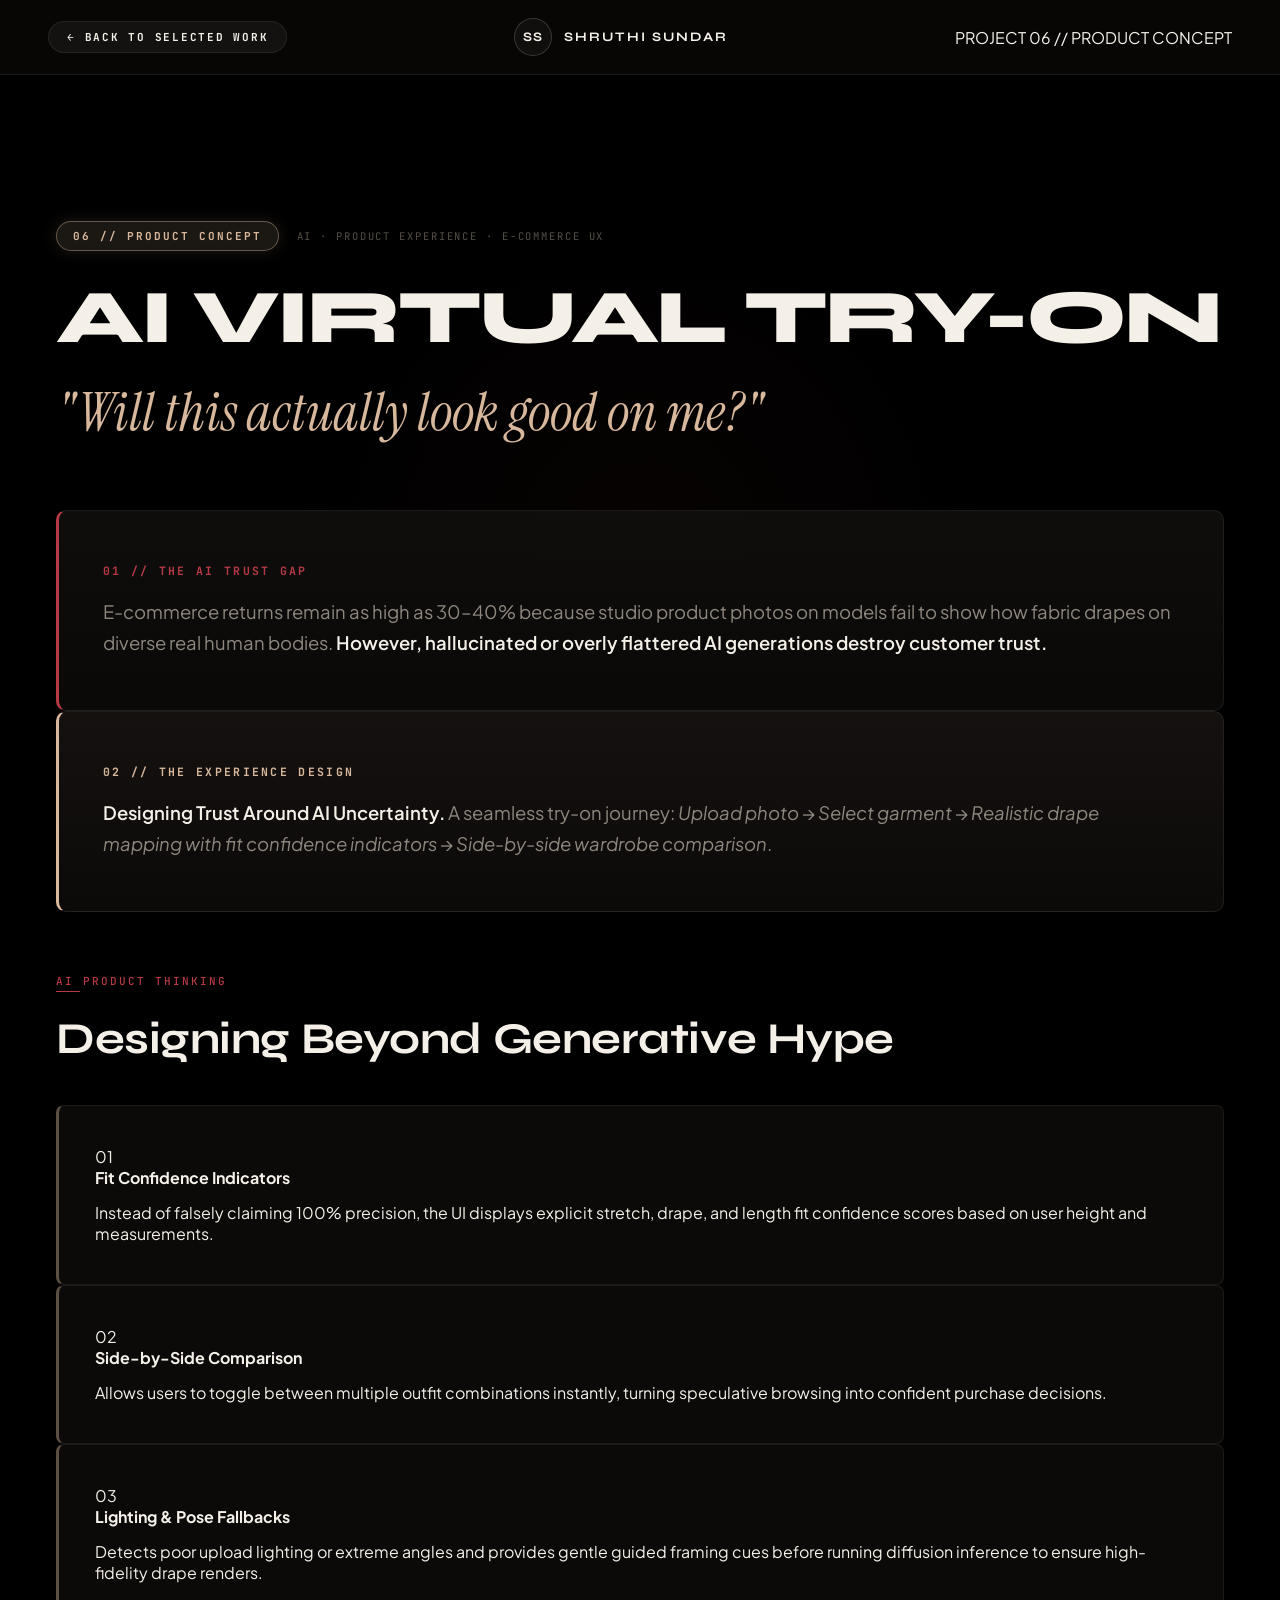
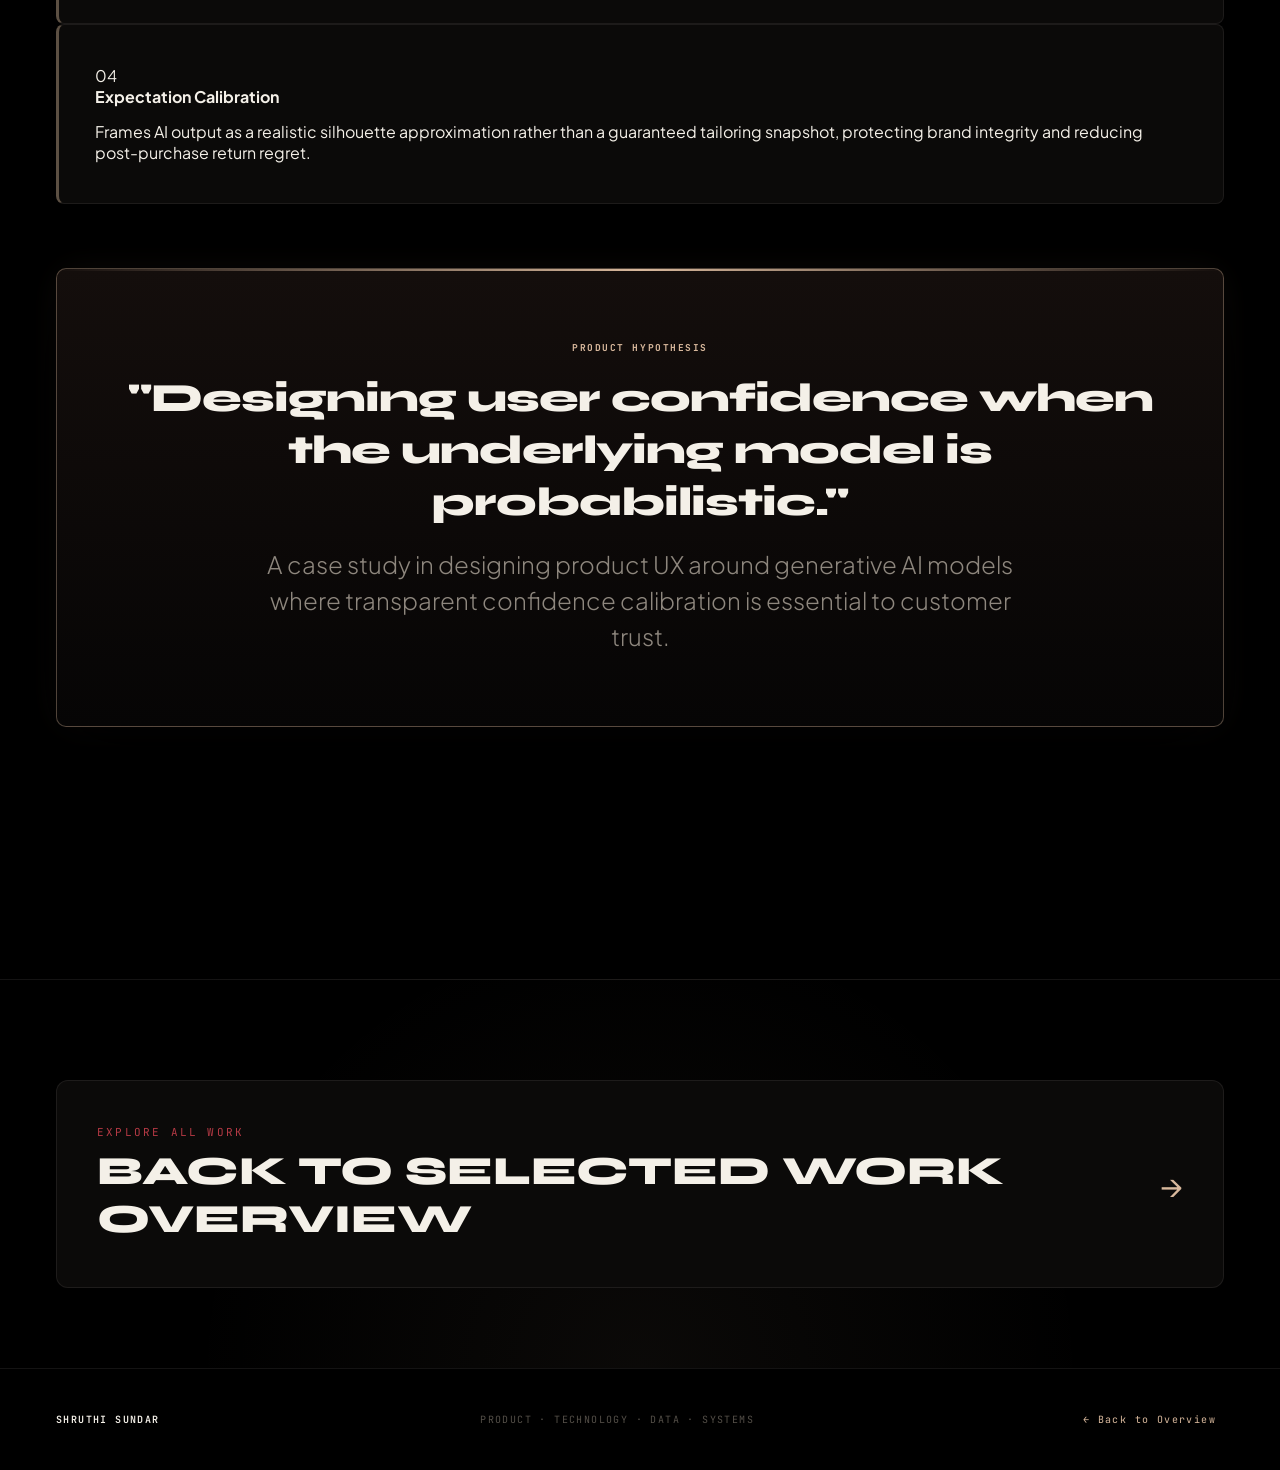
==== ai-virtual-tryon.html @ c9787ec8 "feat: introduce dedicated case study pages (routing) and streamline main landing page" ====
<!DOCTYPE html>
<html lang="en">
<head>
  <meta charset="UTF-8">
  <meta name="viewport" content="width=device-width, initial-scale=1.0, maximum-scale=5.0, viewport-fit=cover">
  <title>AI Virtual Try-On — Product Concept Case Study | Shruthi Sundar</title>
  <meta name="description" content="Product concept case study of AI Virtual Try-On: Designing trust, fit confidence intervals, and realistic generative drape mapping around AI uncertainty in digital retail.">
  
  <meta name="theme-color" content="#000000">
  <meta name="apple-mobile-web-app-status-bar-style" content="black-translucent">
  
  <!-- Premium Typography -->
  <link rel="preconnect" href="https://fonts.googleapis.com">
  <link rel="preconnect" href="https://fonts.gstatic.com" crossorigin>
  <link href="https://fonts.googleapis.com/css2?family=Instrument+Serif:ital@0;1&family=JetBrains+Mono:wght@300;400;500;600&family=Plus+Jakarta+Sans:wght@300;400;500;600;700&family=Syne:wght@400;600;700;800&display=swap" rel="stylesheet">
  
  <link rel="stylesheet" href="style.css?v=3.1">
</head>
<body class="case-study-page-wrapper">

  <!-- Fixed Top Header -->
  <header class="case-page-header">
    <a href="index.html#work" class="case-back-btn">
      <span>← BACK TO SELECTED WORK</span>
    </a>
    <a href="index.html" class="brand-pill-link">
      <div class="brand-monogram-circle">
        <span class="monogram-text">SS</span>
      </div>
      <span class="brand-title-desktop">SHRUTHI SUNDAR</span>
    </a>
    <span class="mono-meta">PROJECT 06 // PRODUCT CONCEPT</span>
  </header>

  <main class="site-content-flow" style="padding-top: 40px;">

    <section class="editorial-section case-study-editorial" id="try-on">
      <div class="section-container">
        
        <div class="case-badge-meta reveal-item">
          <span class="case-type-badge concept">06 // PRODUCT CONCEPT</span>
          <span class="case-meta-tag">AI · PRODUCT EXPERIENCE · E-COMMERCE UX</span>
        </div>

        <h1 class="case-main-title reveal-item" style="font-size: clamp(38px, 6vw, 76px); margin-bottom: 24px;">AI VIRTUAL TRY-ON</h1>

        <div class="case-hero-quote-block reveal-item">
          <p class="case-hero-quote">
            "Will this actually look good on me?"
          </p>
        </div>

        <div class="editorial-scrolly-stack">
          <div class="scrolly-step-card reveal-item">
            <div class="story-card friction-card">
              <span class="story-step-label">01 // THE AI TRUST GAP</span>
              <p class="story-card-text">
                E-commerce returns remain as high as 30–40% because studio product photos on models fail to show how fabric drapes on diverse real human bodies. <strong>However, hallucinated or overly flattered AI generations destroy customer trust.</strong>
              </p>
            </div>
          </div>

          <div class="scrolly-step-card reveal-item">
            <div class="story-card insight-card">
              <span class="story-step-label">02 // THE EXPERIENCE DESIGN</span>
              <p class="story-card-text">
                <strong>Designing Trust Around AI Uncertainty.</strong> A seamless try-on journey: <em>Upload photo → Select garment → Realistic drape mapping with fit confidence indicators → Side-by-side wardrobe comparison</em>.
              </p>
            </div>
          </div>
        </div>

        <div class="decisions-section-header reveal-item" style="margin-top: 56px;">
          <span class="mono-tag">AI PRODUCT THINKING</span>
          <h3 class="decisions-title">Designing Beyond Generative Hype</h3>
        </div>

        <div class="decisions-grid">
          <div class="decision-item reveal-item">
            <div class="decision-header">
              <span class="decision-num">01</span>
              <h4 class="decision-name">Fit Confidence Indicators</h4>
            </div>
            <p class="decision-body">
              Instead of falsely claiming 100% precision, the UI displays explicit stretch, drape, and length fit confidence scores based on user height and measurements.
            </p>
          </div>

          <div class="decision-item reveal-item">
            <div class="decision-header">
              <span class="decision-num">02</span>
              <h4 class="decision-name">Side-by-Side Comparison</h4>
            </div>
            <p class="decision-body">
              Allows users to toggle between multiple outfit combinations instantly, turning speculative browsing into confident purchase decisions.
            </p>
          </div>

          <div class="decision-item reveal-item">
            <div class="decision-header">
              <span class="decision-num">03</span>
              <h4 class="decision-name">Lighting & Pose Fallbacks</h4>
            </div>
            <p class="decision-body">
              Detects poor upload lighting or extreme angles and provides gentle guided framing cues before running diffusion inference to ensure high-fidelity drape renders.
            </p>
          </div>

          <div class="decision-item reveal-item">
            <div class="decision-header">
              <span class="decision-num">04</span>
              <h4 class="decision-name">Expectation Calibration</h4>
            </div>
            <p class="decision-body">
              Frames AI output as a realistic silhouette approximation rather than a guaranteed tailoring snapshot, protecting brand integrity and reducing post-purchase return regret.
            </p>
          </div>
        </div>

        <div class="breakthrough-banner reveal-item" style="margin-top: 64px;">
          <div class="fms-tag">PRODUCT HYPOTHESIS</div>
          <h2 class="breakthrough-title" style="font-size: clamp(24px, 3.5vw, 40px); line-height: 1.3;">
            "Designing user confidence when the underlying model is probabilistic."
          </h2>
          <p class="breakthrough-statement">
            A case study in designing product UX around generative AI models where transparent confidence calibration is essential to customer trust.
          </p>
        </div>

      </div>
    </section>

    <!-- NEXT PROJECT ROUTING FOOTER -->
    <section class="next-case-nav-section">
      <div class="section-container">
        <a href="index.html#work" class="next-case-card reveal-item">
          <div>
            <div class="next-case-label">EXPLORE ALL WORK</div>
            <h3 class="next-case-title">BACK TO SELECTED WORK OVERVIEW</h3>
          </div>
          <span class="next-case-arrow">→</span>
        </a>
      </div>
    </section>

    <!-- Master Footer -->
    <footer class="master-site-footer" style="padding: 40px 0;">
      <div class="section-container" style="display: flex; justify-content: space-between; align-items: center; width: 100%;">
        <div class="footer-left">
          <span class="footer-brand">SHRUTHI SUNDAR</span>
        </div>
        <div class="footer-center">
          <span class="footer-meta-tag">PRODUCT · TECHNOLOGY · DATA · SYSTEMS</span>
        </div>
        <div class="footer-right">
          <a href="index.html#work" class="back-to-top-btn">← Back to Overview</a>
        </div>
      </div>
    </footer>

  </main>

  <script src="main.js"></script>
</body>
</html>
---- style.css ----
/* ==========================================================================
   SHRUTHI SUNDAR — LUXURY EDITORIAL PORTFOLIO
   Design System: Monumental Centered Depth Hero + Creative Interactive Animations
   ========================================================================== */

:root {
  /* Core Color Palette */
  --bg-studio: #000000;
  --bg-surface: #0B0A09;
  --bg-surface-elevated: #11100F;
  --bg-surface-glass: rgba(18, 17, 16, 0.75);
  
  --text-titanium: #F4F0E8;
  --text-muted: #8E877E;
  --text-dim: #544F48;
  --text-faint: #2C2825;
  
  /* Accents */
  --accent-burgundy: #6F2028;
  --accent-crimson: #B63A45;
  --accent-crimson-glow: rgba(182, 58, 69, 0.22);
  --accent-warm-gold: #D8B89C;
  --accent-warm-gold-dim: rgba(216, 184, 156, 0.2);
  --accent-future-amber: #E87A24;
  
  /* Borders & Dividers */
  --border-subtle: rgba(244, 240, 232, 0.08);
  --border-active: rgba(244, 240, 232, 0.22);
  
  /* Typography */
  --font-display: 'Syne', sans-serif;
  --font-sans: 'Plus Jakarta Sans', -apple-system, BlinkMacSystemFont, sans-serif;
  --font-serif: 'Instrument Serif', Georgia, serif;
  --font-mono: 'JetBrains Mono', monospace;
  
  /* Dynamic CSS Variables (JS driven) */
  --cursor-x: 50%;
  --cursor-y: 50%;
  --reveal-radius: 0px;
  --bg-parallax-x: 0px;
  --bg-parallax-y: 0px;
}

/* Base Reset */
*, *::before, *::after {
  margin: 0;
  padding: 0;
  box-sizing: border-box;
}

html, body {
  width: 100%;
  min-height: 100%;
  overflow-x: hidden;
  overflow-y: auto;
  scroll-behavior: smooth;
  background-color: var(--bg-studio);
  color: var(--text-titanium);
  font-family: var(--font-sans);
  -webkit-font-smoothing: antialiased;
  -moz-osx-font-smoothing: grayscale;
  text-rendering: optimizeLegibility;
  cursor: default;
}

body.nav-locked {
  overflow: hidden !important;
}

::selection {
  background: var(--accent-burgundy);
  color: var(--text-titanium);
}

/* Custom Scrollbar */
::-webkit-scrollbar {
  width: 6px;
}
::-webkit-scrollbar-track {
  background: var(--bg-studio);
}
::-webkit-scrollbar-thumb {
  background: #22201E;
  border-radius: 3px;
}
::-webkit-scrollbar-thumb:hover {
  background: #3A3530;
}

/* ==========================================================================
   ATMOSPHERIC AMBIENT BACKGROUND
   ========================================================================== */

.studio-ambient-bg {
  position: fixed;
  inset: 0;
  pointer-events: none;
  z-index: 0;
  overflow: hidden;
}

.glow-core {
  position: absolute;
  top: 35%;
  left: 50%;
  transform: translate(-50%, -50%);
  width: 85vw;
  height: 80vh;
  background: radial-gradient(
    ellipse at center,
    rgba(24, 22, 20, 0.45) 0%,
    rgba(12, 10, 9, 0.75) 50%,
    rgba(0, 0, 0, 0.98) 80%,
    #000000 100%
  );
  border-radius: 50%;
  filter: blur(80px);
}

.glow-burgundy {
  position: absolute;
  top: 40%;
  left: 50%;
  transform: translate(-50%, -50%);
  width: 55vw;
  height: 55vh;
  background: radial-gradient(
    circle at center,
    rgba(111, 32, 40, 0.16) 0%,
    rgba(182, 58, 69, 0.04) 50%,
    transparent 80%
  );
  border-radius: 50%;
  filter: blur(90px);
  opacity: 0.85;
}

.subtle-grain {
  position: absolute;
  inset: 0;
  opacity: 0.02;
  background-image: url("data:image/svg+xml,%3Csvg viewBox='0 0 200 200' xmlns='http://www.w3.org/2000/svg'%3E%3Cfilter id='noiseFilter'%3E%3CfeTurbulence type='fractalNoise' baseFrequency='0.85' numOctaves='3' stitchTiles='stitch'/%3E%3C/filter%3E%3Crect width='100%25' height='100%25' filter='url(%23noiseFilter)'/%3E%3C/svg%3E");
}

/* ==========================================================================
   MOBILE FULLSCREEN NAVIGATION OVERLAY
   ========================================================================== */

.mobile-nav-overlay {
  position: fixed;
  inset: 0;
  background: rgba(0, 0, 0, 0.96);
  backdrop-filter: blur(24px);
  -webkit-backdrop-filter: blur(24px);
  z-index: 100;
  display: flex;
  flex-direction: column;
  justify-content: center;
  align-items: center;
  opacity: 0;
  pointer-events: none;
  transition: opacity 0.35s cubic-bezier(0.16, 1, 0.3, 1);
  padding: 32px 24px;
}

.mobile-nav-overlay.is-open {
  opacity: 1;
  pointer-events: auto;
}

.mobile-nav-content {
  width: 100%;
  max-width: 360px;
  display: flex;
  flex-direction: column;
  gap: 36px;
  text-align: left;
}

.mobile-nav-header {
  display: flex;
  align-items: center;
  justify-content: space-between;
  width: 100%;
  padding-bottom: 16px;
  border-bottom: 1px solid var(--border-subtle);
}

.mobile-nav-close {
  background: transparent;
  border: none;
  color: var(--text-muted);
  font-size: 20px;
  cursor: pointer;
  padding: 8px;
}

.mobile-nav-menu {
  display: flex;
  flex-direction: column;
  gap: 20px;
}

.mobile-nav-link {
  text-decoration: none;
  font-family: var(--font-display);
  font-size: 22px;
  font-weight: 700;
  letter-spacing: 0.04em;
  color: var(--text-muted);
  display: flex;
  align-items: center;
  gap: 16px;
  transition: color 0.25s ease, transform 0.25s ease;
  padding: 6px 0;
}

.mobile-nav-link .m-num {
  font-family: var(--font-mono);
  font-size: 11px;
  color: var(--accent-crimson);
  letter-spacing: 0.14em;
}

.mobile-nav-link:hover, .mobile-nav-link:active {
  color: var(--text-titanium);
  transform: translateX(6px);
}

.mobile-nav-footer {
  padding-top: 24px;
  border-top: 1px solid var(--border-subtle);
}

/* ==========================================================================
   HERO NAVIGATION (BRAND MONOGRAM PILL + DROPDOWN)
   ========================================================================== */

.hero-stage {
  position: relative;
  z-index: 10;
  width: 100vw;
  min-height: 100vh;
  min-height: 100svh;
  display: flex;
  flex-direction: column;
  justify-content: space-between;
  padding: 20px 36px 14px 36px;
  overflow: hidden;
}

.top-nav {
  display: flex;
  align-items: center;
  justify-content: space-between;
  width: 100%;
  position: relative;
  z-index: 30;
}

/* Brand Monogram Pill */
.brand-pill-link {
  display: inline-flex;
  align-items: center;
  gap: 12px;
  text-decoration: none;
}

.brand-monogram-circle {
  width: 38px;
  height: 38px;
  border-radius: 50%;
  background: rgba(244, 240, 232, 0.04);
  border: 1.5px solid rgba(244, 240, 232, 0.18);
  display: flex;
  align-items: center;
  justify-content: center;
  backdrop-filter: blur(12px);
  -webkit-backdrop-filter: blur(12px);
  transition: border-color 0.3s ease, transform 0.3s ease, box-shadow 0.3s ease;
}

.monogram-text {
  font-family: var(--font-display);
  font-size: 13px;
  font-weight: 700;
  letter-spacing: 0.08em;
  color: var(--text-titanium);
}

.brand-title-desktop {
  font-family: var(--font-display);
  font-size: 13px;
  font-weight: 700;
  letter-spacing: 0.16em;
  color: var(--text-titanium);
  text-transform: uppercase;
}

.brand-pill-link:hover .brand-monogram-circle {
  border-color: var(--accent-warm-gold);
  transform: scale(1.06);
  box-shadow: 0 0 16px var(--accent-warm-gold-dim);
}

.nav-meta .meta-tag {
  font-family: var(--font-mono);
  font-size: 9.5px;
  font-weight: 400;
  letter-spacing: 0.18em;
  color: var(--text-muted);
  text-transform: uppercase;
}

.nav-links {
  display: flex;
  align-items: center;
  gap: 28px;
}

.nav-item {
  text-decoration: none;
  font-family: var(--font-mono);
  font-size: 10.5px;
  font-weight: 500;
  letter-spacing: 0.14em;
  color: var(--text-muted);
  text-transform: uppercase;
  transition: color 0.3s ease;
  position: relative;
  padding: 4px 0;
}

.nav-item::after {
  content: '';
  position: absolute;
  bottom: 0;
  left: 0;
  width: 0%;
  height: 1px;
  background-color: var(--text-titanium);
  transition: width 0.3s ease;
}

.nav-item:hover {
  color: var(--text-titanium);
}

.nav-item:hover::after {
  width: 100%;
}

/* Mobile Dropdown Trigger Button */
.mobile-menu-trigger {
  display: none;
  background: rgba(244, 240, 232, 0.04);
  border: 1px solid var(--border-subtle);
  width: 38px;
  height: 38px;
  border-radius: 50%;
  color: var(--text-titanium);
  cursor: pointer;
  align-items: center;
  justify-content: center;
  backdrop-filter: blur(8px);
  -webkit-backdrop-filter: blur(8px);
  touch-action: manipulation;
  transition: border-color 0.3s ease, transform 0.2s ease;
}

.mobile-menu-trigger:hover, .mobile-menu-trigger:active {
  border-color: var(--text-titanium);
  transform: scale(1.05);
}

/* ==========================================================================
   MAIN CINEMATIC STAGE (TALL DOMINANT CENTERPIECE PORTRAIT)
   ========================================================================== */

.hero-cinematic-stage {
  position: relative;
  flex: 1;
  display: flex;
  flex-direction: column;
  align-items: center;
  justify-content: center;
  width: 100%;
  max-width: 1200px;
  margin: 0 auto;
  padding: 10px 0;
}

/* LAYER 1: Dot Matrix & Monumental Kinetic Typography */
.hero-bg-text-layer {
  position: absolute;
  top: 38%;
  left: 50%;
  transform: translate(-50%, -50%) translate(var(--bg-parallax-x, 0px), var(--bg-parallax-y, 0px));
  z-index: 1;
  pointer-events: none;
  user-select: none;
  width: 100%;
  max-width: 900px;
  text-align: center;
  will-change: transform;
}

.hero-dot-matrix {
  position: absolute;
  top: 50%;
  left: 50%;
  transform: translate(-50%, -50%);
  width: 420px;
  height: 340px;
  background-image: radial-gradient(rgba(70, 110, 190, 0.28) 1.5px, transparent 1.5px);
  background-size: 16px 16px;
  pointer-events: none;
  opacity: 0.85;
}

.bg-title-stacked {
  display: flex;
  flex-direction: column;
  align-items: center;
  justify-content: center;
  gap: 0;
  line-height: 0.84;
  position: relative;
  z-index: 2;
}

.bg-line {
  font-family: var(--font-display);
  font-size: clamp(54px, 7.5vw, 115px);
  font-weight: 800;
  letter-spacing: -0.035em;
  text-transform: uppercase;
  display: block;
}

.bg-line.line-1 {
  color: rgba(244, 240, 232, 0.09);
}

.bg-line.line-2 {
  color: rgba(244, 240, 232, 0.05);
  -webkit-text-stroke: 1.5px rgba(244, 240, 232, 0.14);
}

/* LAYER 2: Dominant Centerpiece Portrait (Significantly Bigger & Vertical) */
.hero-portrait-stage {
  position: relative;
  z-index: 5;
  width: 100%;
  display: flex;
  align-items: center;
  justify-content: center;
  margin: 0 auto;
}

.hero-portrait-container {
  position: relative;
  width: clamp(380px, 32vw, 520px);
  aspect-ratio: 380 / 511;
  max-width: 90vw;
  margin: 0 auto;
  user-select: none;
  -webkit-user-select: none;
  touch-action: none;
  -webkit-touch-callout: none;
  cursor: default;
  background: transparent;
  filter: drop-shadow(0 30px 70px rgba(0, 0, 0, 0.98));
}

.hero-image {
  position: absolute;
  inset: 0;
  width: 100%;
  height: 100%;
  object-fit: contain;
  object-position: center bottom;
  display: block;
  pointer-events: none;
  user-select: none;
  -webkit-user-select: none;
  -webkit-backface-visibility: hidden;
  backface-visibility: hidden;
  transform: translateZ(0);
}

.human-base {
  z-index: 1;
  opacity: 1;
  filter: contrast(1.02) brightness(1.01);
}

/* LAYER 3: Hero Statement */
.hero-statement-section {
  position: relative;
  z-index: 8;
  width: 100%;
  max-width: 580px;
  margin: 14px auto 0 auto;
  display: flex;
  flex-direction: column;
  align-items: flex-start;
  text-align: left;
  gap: 14px;
  padding: 0 4px;
}

.hero-statement-text {
  font-family: var(--font-sans);
  font-size: clamp(17px, 2vw, 22px);
  font-weight: 400;
  line-height: 1.42;
  color: var(--text-titanium);
  letter-spacing: -0.01em;
}

/* Hero Footer Bar (Exact Planet Earth Ticker) */
.hero-footer-bar {
  display: flex;
  align-items: center;
  justify-content: space-between;
  width: 100%;
  padding-top: 14px;
  border-top: 1px solid rgba(244, 240, 232, 0.08);
  position: relative;
  z-index: 30;
}

.bar-meta-text {
  font-family: var(--font-sans);
  font-size: 12px;
  font-weight: 400;
  letter-spacing: 0.02em;
  color: var(--text-dim);
}

/* ==========================================================================
   CREATIVE EDITORIAL SECTION FRAMEWORK (BELOW HERO)
   ========================================================================== */

.site-content-flow {
  position: relative;
  z-index: 20;
  width: 100%;
  background-color: var(--bg-studio);
}

.editorial-section {
  position: relative;
  width: 100%;
  padding: 140px 0;
  border-top: 1px solid var(--border-subtle);
}

.section-container {
  width: 100%;
  max-width: 1280px;
  margin: 0 auto;
  padding: 0 56px;
}

.mono-tag {
  font-family: var(--font-mono);
  font-size: 11px;
  font-weight: 500;
  letter-spacing: 0.18em;
  color: var(--accent-crimson);
  text-transform: uppercase;
  display: inline-block;
  margin-bottom: 24px;
  position: relative;
}

.mono-tag::after {
  content: '';
  position: absolute;
  bottom: -4px;
  left: 0;
  width: 24px;
  height: 1px;
  background: var(--accent-crimson);
}

.section-title {
  font-family: var(--font-display);
  font-size: clamp(30px, 4.5vw, 54px);
  font-weight: 700;
  letter-spacing: -0.02em;
  color: var(--text-titanium);
  line-height: 1.15;
}

.highlight-serif {
  font-family: var(--font-serif);
  font-style: italic;
  font-weight: 400;
  color: var(--accent-warm-gold);
  display: inline-block;
  transition: color 0.4s ease, transform 0.4s ease;
}

.highlight-serif:hover {
  color: var(--text-titanium);
  transform: translateY(-1px);
}

.highlight-gold {
  color: var(--accent-warm-gold);
}

/* Staggered Smooth Scroll Reveal */
.reveal-item {
  opacity: 0;
  transform: translateY(32px);
  transition: opacity 0.85s cubic-bezier(0.16, 1, 0.3, 1), transform 0.85s cubic-bezier(0.16, 1, 0.3, 1);
  will-change: opacity, transform;
}

.reveal-item.is-visible {
  opacity: 1;
  transform: translateY(0);
}

/* ==========================================================================
   1. SECTION: ABOUT / MANIFESTO (INTERACTIVE MAGNETIC PILLS)
   ========================================================================== */

.section-about {
  padding-top: 160px;
  padding-bottom: 160px;
}

.statement-headline {
  font-family: var(--font-sans);
  font-size: clamp(32px, 5.2vw, 68px);
  font-weight: 400;
  line-height: 1.18;
  letter-spacing: -0.025em;
  color: var(--text-titanium);
  max-width: 1080px;
  margin-bottom: 64px;
}

.about-grid {
  display: grid;
  grid-template-columns: 1.3fr 1fr;
  gap: 80px;
  align-items: flex-start;
  padding-top: 40px;
  border-top: 1px solid var(--border-subtle);
}

.about-lead-text {
  font-size: clamp(17px, 1.8vw, 24px);
  font-weight: 300;
  line-height: 1.6;
  color: var(--text-muted);
}

.meta-tag-pills {
  display: flex;
  align-items: center;
  gap: 12px;
  flex-wrap: wrap;
  margin-bottom: 18px;
}

.meta-pill {
  font-family: var(--font-mono);
  font-size: 11px;
  letter-spacing: 0.16em;
  color: var(--text-titanium);
  background: rgba(244, 240, 232, 0.04);
  border: 1px solid var(--border-subtle);
  padding: 6px 14px;
  border-radius: 100px;
  transition: transform 0.3s ease, border-color 0.3s ease, background 0.3s ease, box-shadow 0.3s ease;
  cursor: default;
}

.meta-pill:hover {
  transform: translateY(-3px) scale(1.05);
  border-color: var(--accent-warm-gold);
  background: rgba(216, 184, 156, 0.12);
  box-shadow: 0 4px 16px rgba(216, 184, 156, 0.15);
}

.meta-pill-sep {
  color: var(--accent-crimson);
  font-size: 12px;
  animation: pulseDot 2s infinite ease-in-out;
}

.meta-subtext {
  font-size: 14px;
  line-height: 1.6;
  color: var(--text-dim);
}

/* ==========================================================================
   2. SECTION: SELECTED WORK (PROJECT CARDS: MANGO FACTORY #1)
   ========================================================================== */

.section-projects {
  padding: 160px 0;
  border-top: 1px solid var(--border-subtle);
  position: relative;
}

.section-projects::before {
  content: '';
  position: absolute;
  top: 15%;
  left: 50%;
  transform: translate(-50%, -50%);
  width: 75vw;
  height: 60vh;
  background: radial-gradient(circle, rgba(232, 122, 36, 0.03) 0%, transparent 70%);
  pointer-events: none;
  z-index: 0;
}

.section-header-block {
  margin-bottom: 64px;
  position: relative;
  z-index: 2;
}

.section-subtitle-lead {
  font-size: clamp(17px, 1.8vw, 22px);
  color: var(--text-muted);
  font-weight: 300;
  max-width: 800px;
  line-height: 1.6;
  margin-top: 16px;
}

.editorial-projects-stack {
  display: flex;
  flex-direction: column;
  gap: 36px;
  perspective: 1200px;
  position: relative;
  z-index: 2;
}

/* Base Interactive 3D Tilt Project Card */
.editorial-project-block {
  display: grid;
  grid-template-columns: 1.35fr 1fr;
  gap: 48px;
  background: radial-gradient(130% 130% at 0% 0%, rgba(24, 20, 18, 0.7) 0%, rgba(10, 9, 8, 0.96) 100%);
  border: 1px solid rgba(244, 240, 232, 0.09);
  border-radius: 12px;
  padding: 48px 44px;
  transition: border-color 0.4s ease, box-shadow 0.4s ease, transform 0.3s ease-out;
  position: relative;
  overflow: hidden;
  transform-style: preserve-3d;
  box-shadow: inset 0 1px 0 rgba(255, 255, 255, 0.04), 0 20px 50px rgba(0, 0, 0, 0.75);
}

.editorial-project-block::before {
  content: '';
  position: absolute;
  inset: 0;
  background: radial-gradient(
    circle 400px at var(--card-mouse-x, 50%) var(--card-mouse-y, 50%),
    rgba(216, 184, 156, 0.07),
    transparent 80%
  );
  pointer-events: none;
  opacity: 0;
  transition: opacity 0.3s ease;
}

.editorial-project-block:hover::before {
  opacity: 1;
}

.editorial-project-block:hover {
  border-color: var(--border-active);
  box-shadow: inset 0 1px 0 rgba(255, 255, 255, 0.08), 0 28px 70px rgba(0, 0, 0, 0.85), 0 0 35px rgba(216, 184, 156, 0.06);
}

/* FLAGSHIP PROJECT 01: MANGO FACTORY LUXURY EMPHASIS */
.editorial-project-block.flagship-project {
  border: 1px solid rgba(216, 184, 156, 0.4);
  background: radial-gradient(140% 140% at 0% 0%, rgba(36, 26, 18, 0.85) 0%, rgba(12, 10, 9, 0.98) 100%);
  box-shadow: inset 0 1px 0 rgba(255, 220, 180, 0.15), 0 24px 60px rgba(0, 0, 0, 0.85), 0 0 45px rgba(232, 122, 36, 0.12);
}

.editorial-project-block.flagship-project:hover {
  border-color: var(--accent-warm-gold);
  box-shadow: inset 0 1px 0 rgba(255, 220, 180, 0.25), 0 32px 80px rgba(0, 0, 0, 0.95), 0 0 60px rgba(216, 184, 156, 0.2);
}

/* PROJECT 02: FINTECH LIQUIDITY */
.editorial-project-block.fintech-project {
  border: 1px solid rgba(59, 177, 123, 0.25);
  background: radial-gradient(140% 140% at 0% 0%, rgba(14, 24, 20, 0.75) 0%, rgba(8, 12, 10, 0.98) 100%);
}

.editorial-project-block.fintech-project:hover {
  border-color: rgba(59, 177, 123, 0.6);
  box-shadow: inset 0 1px 0 rgba(59, 177, 123, 0.2), 0 28px 70px rgba(0, 0, 0, 0.85), 0 0 40px rgba(59, 177, 123, 0.12);
}

/* PROJECT 03: STREAMING TREASURY */
.editorial-project-block.streaming-project {
  border: 1px solid rgba(232, 122, 36, 0.25);
  background: radial-gradient(140% 140% at 0% 0%, rgba(28, 18, 12, 0.75) 0%, rgba(10, 8, 7, 0.98) 100%);
}

.editorial-project-block.streaming-project:hover {
  border-color: rgba(232, 122, 36, 0.6);
  box-shadow: inset 0 1px 0 rgba(232, 122, 36, 0.2), 0 28px 70px rgba(0, 0, 0, 0.85), 0 0 40px rgba(232, 122, 36, 0.12);
}

/* PROJECT 04: ANALYTICS PORTAL */
.editorial-project-block.analytics-project {
  border: 1px solid rgba(182, 58, 69, 0.25);
  background: radial-gradient(140% 140% at 0% 0%, rgba(26, 14, 18, 0.75) 0%, rgba(10, 7, 9, 0.98) 100%);
}

.editorial-project-block.analytics-project:hover {
  border-color: rgba(182, 58, 69, 0.6);
  box-shadow: inset 0 1px 0 rgba(182, 58, 69, 0.2), 0 28px 70px rgba(0, 0, 0, 0.85), 0 0 40px rgba(182, 58, 69, 0.12);
}

.project-left-col {
  display: flex;
  flex-direction: column;
  justify-content: space-between;
}

.project-header-meta {
  display: flex;
  align-items: center;
  gap: 14px;
  margin-bottom: 16px;
  flex-wrap: wrap;
}

.project-index {
  font-family: var(--font-mono);
  font-size: 10.5px;
  font-weight: 700;
  letter-spacing: 0.18em;
  color: var(--accent-warm-gold);
  text-transform: uppercase;
}

.flagship-project .project-index {
  color: var(--accent-future-amber);
}

.fintech-project .project-index {
  color: #3BB17B;
}

.streaming-project .project-index {
  color: var(--accent-future-amber);
}

.analytics-project .project-index {
  color: var(--accent-crimson);
}

.project-domains {
  font-family: var(--font-mono);
  font-size: 10px;
  letter-spacing: 0.16em;
  color: var(--text-dim);
}

.project-title {
  font-family: var(--font-display);
  font-size: clamp(26px, 3.2vw, 42px);
  font-weight: 800;
  letter-spacing: -0.025em;
  color: var(--text-titanium);
  margin-bottom: 16px;
  line-height: 1.12;
}

.project-description {
  font-size: 15.5px;
  line-height: 1.68;
  color: var(--text-muted);
  margin-bottom: 24px;
}

.project-metrics-pills {
  display: flex;
  gap: 10px;
  flex-wrap: wrap;
  margin-bottom: 28px;
}

.metric-badge {
  font-family: var(--font-mono);
  font-size: 10.5px;
  font-weight: 600;
  letter-spacing: 0.08em;
  color: var(--text-titanium);
  background: rgba(244, 240, 232, 0.04);
  border: 1px solid rgba(244, 240, 232, 0.12);
  padding: 6px 14px;
  border-radius: 100px;
  transition: border-color 0.3s ease, background 0.3s ease;
}

.metric-badge:hover {
  border-color: var(--accent-warm-gold);
  background: rgba(216, 184, 156, 0.08);
}

.flagship-project .metric-badge {
  border-color: rgba(216, 184, 156, 0.25);
  color: var(--accent-warm-gold);
}

.project-action-link {
  display: inline-flex;
  align-items: center;
  gap: 10px;
  text-decoration: none;
  font-family: var(--font-mono);
  font-size: 11px;
  font-weight: 700;
  letter-spacing: 0.18em;
  color: var(--text-titanium);
  background: rgba(244, 240, 232, 0.04);
  border: 1px solid rgba(244, 240, 232, 0.14);
  padding: 12px 22px;
  border-radius: 6px;
  transition: all 0.3s cubic-bezier(0.16, 1, 0.3, 1);
  margin-top: auto;
  align-self: flex-start;
}

.project-action-link:hover {
  background: var(--accent-warm-gold);
  border-color: var(--accent-warm-gold);
  color: #0A0908;
  transform: translateY(-2px);
  box-shadow: 0 8px 20px rgba(216, 184, 156, 0.25);
}

.action-arrow {
  transition: transform 0.3s ease;
  color: var(--accent-crimson);
}

.project-action-link:hover .action-arrow {
  transform: translateX(5px);
  color: #0A0908;
}

/* Flagship Project CTA specific */
.flagship-project .project-action-link {
  background: rgba(232, 122, 36, 0.12);
  border: 1px solid rgba(232, 122, 36, 0.4);
  color: var(--accent-warm-gold);
}

.flagship-project .project-action-link:hover {
  background: var(--accent-future-amber);
  border-color: var(--accent-future-amber);
  color: #0A0908;
  box-shadow: 0 8px 24px rgba(232, 122, 36, 0.3);
}

/* Right Column: High-End Telemetry Console Stage */
.project-right-col {
  display: flex;
  flex-direction: column;
  justify-content: center;
}

/* Luxury Telemetry Display Console */
.flagship-metric-showcase, .schematic-card {
  background: #040403;
  border: 1px solid rgba(244, 240, 232, 0.08);
  border-radius: 10px;
  padding: 32px 28px;
  display: flex;
  flex-direction: column;
  justify-content: space-between;
  gap: 22px;
  box-shadow: inset 0 1px 0 rgba(255, 255, 255, 0.04), 0 18px 40px rgba(0, 0, 0, 0.9);
  position: relative;
  overflow: hidden;
}

.flagship-metric-showcase {
  border: 1px solid rgba(216, 184, 156, 0.3);
  background: radial-gradient(120% 120% at 100% 0%, rgba(30, 22, 14, 0.6) 0%, #050403 100%);
}

.schematic-card.fintech-card {
  border: 1px solid rgba(59, 177, 123, 0.25);
  background: radial-gradient(120% 120% at 100% 0%, rgba(12, 24, 18, 0.6) 0%, #040504 100%);
}

.schematic-card.streaming-card {
  border: 1px solid rgba(232, 122, 36, 0.25);
  background: radial-gradient(120% 120% at 100% 0%, rgba(26, 16, 10, 0.6) 0%, #050403 100%);
}

.schematic-card.analytics-card {
  border: 1px solid rgba(182, 58, 69, 0.25);
  background: radial-gradient(120% 120% at 100% 0%, rgba(24, 10, 14, 0.6) 0%, #050304 100%);
}

.fms-header, .schematic-header {
  display: flex;
  align-items: center;
  justify-content: space-between;
  border-bottom: 1px solid rgba(244, 240, 232, 0.06);
  padding-bottom: 12px;
}

.fms-tag, .schema-code {
  font-family: var(--font-mono);
  font-size: 9.5px;
  font-weight: 700;
  letter-spacing: 0.16em;
  color: var(--accent-warm-gold);
}

.fms-source-link {
  font-family: var(--font-mono);
  font-size: 9.5px;
  letter-spacing: 0.14em;
  color: var(--text-dim);
  text-decoration: none;
  transition: color 0.3s ease;
}

.fms-source-link:hover {
  color: var(--accent-warm-gold);
}

.schema-status {
  font-family: var(--font-mono);
  font-size: 9px;
  letter-spacing: 0.16em;
  color: #3BB17B;
  display: flex;
  align-items: center;
  gap: 6px;
}

.schema-status::before {
  content: '';
  width: 5px;
  height: 5px;
  border-radius: 50%;
  background: #3BB17B;
  box-shadow: 0 0 8px #3BB17B;
  animation: pulseDot 1.6s infinite ease-in-out;
}

.schema-status.live-amber {
  color: var(--accent-future-amber);
}

.schema-status.live-amber::before {
  background: var(--accent-future-amber);
  box-shadow: 0 0 8px var(--accent-future-amber);
}

.schema-status.live-crimson {
  color: var(--accent-crimson);
}

.schema-status.live-crimson::before {
  background: var(--accent-crimson);
  box-shadow: 0 0 8px var(--accent-crimson);
}

.fms-hero-metric {
  display: flex;
  flex-direction: column;
  gap: 6px;
  padding: 8px 0;
}

.fms-number-giant {
  font-family: var(--font-display);
  font-size: clamp(36px, 4.4vw, 56px);
  font-weight: 800;
  line-height: 1;
  letter-spacing: -0.03em;
  background: linear-gradient(135deg, #F4F0E8 0%, #E0B888 60%, #E87A24 100%);
  -webkit-background-clip: text;
  -webkit-text-fill-color: transparent;
  filter: drop-shadow(0 0 20px rgba(232, 122, 36, 0.25));
}

.fms-number-giant.fintech-number {
  background: linear-gradient(135deg, #F4F0E8 0%, #6BD29D 70%, #3BB17B 100%);
  -webkit-background-clip: text;
  -webkit-text-fill-color: transparent;
  filter: drop-shadow(0 0 20px rgba(59, 177, 123, 0.25));
}

.fms-number-giant.amber-number {
  background: linear-gradient(135deg, #F4F0E8 0%, #F5A623 70%, #E87A24 100%);
  -webkit-background-clip: text;
  -webkit-text-fill-color: transparent;
  filter: drop-shadow(0 0 20px rgba(232, 122, 36, 0.25));
}

.fms-number-giant.crimson-number {
  background: linear-gradient(135deg, #F4F0E8 0%, #D8B89C 60%, #B63A45 100%);
  -webkit-background-clip: text;
  -webkit-text-fill-color: transparent;
  filter: drop-shadow(0 0 20px rgba(182, 58, 69, 0.25));
}

.fms-label {
  font-family: var(--font-mono);
  font-size: 10px;
  letter-spacing: 0.2em;
  color: var(--text-dim);
  font-weight: 700;
  text-transform: uppercase;
}

.fms-sub-metrics-grid {
  display: grid;
  grid-template-columns: repeat(3, 1fr);
  gap: 12px;
  border-top: 1px solid rgba(244, 240, 232, 0.06);
  padding-top: 16px;
}

.fms-sub-col {
  display: flex;
  flex-direction: column;
  gap: 3px;
}

.fms-sub-val {
  font-family: var(--font-mono);
  font-size: 12px;
  font-weight: 700;
  color: var(--text-titanium);
}

.fms-sub-lbl {
  font-family: var(--font-mono);
  font-size: 8.5px;
  letter-spacing: 0.14em;
  color: var(--text-dim);
  text-transform: uppercase;
}

/* ==========================================================================
   PRODUCT MANAGER CASE STUDY EDITORIAL FRAMEWORK
   ========================================================================== */

.case-study-editorial {
  padding: 180px 0;
  border-top: 1px solid var(--border-subtle);
  position: relative;
}

/* Subtle Ambient Lighting Aura Behind Each Case Study */
.case-study-editorial::before {
  content: '';
  position: absolute;
  top: 20%;
  left: 50%;
  transform: translate(-50%, -50%);
  width: 70vw;
  height: 60vh;
  background: radial-gradient(circle, rgba(182, 58, 69, 0.04) 0%, transparent 70%);
  pointer-events: none;
  z-index: 0;
}

.case-badge-meta {
  display: flex;
  align-items: center;
  gap: 18px;
  margin-bottom: 28px;
  flex-wrap: wrap;
  position: relative;
  z-index: 2;
}

.case-type-badge {
  font-family: var(--font-mono);
  font-size: 11px;
  font-weight: 700;
  letter-spacing: 0.18em;
  padding: 7px 16px;
  border-radius: 100px;
  text-transform: uppercase;
  backdrop-filter: blur(8px);
  -webkit-backdrop-filter: blur(8px);
}

.case-type-badge.personal {
  background: rgba(232, 122, 36, 0.12);
  border: 1px solid rgba(232, 122, 36, 0.4);
  color: var(--accent-future-amber);
  box-shadow: 0 0 16px rgba(232, 122, 36, 0.15);
}

.case-type-badge.concept {
  background: rgba(216, 184, 156, 0.12);
  border: 1px solid rgba(216, 184, 156, 0.4);
  color: var(--accent-warm-gold);
  box-shadow: 0 0 16px rgba(216, 184, 156, 0.15);
}

.case-type-badge.ai {
  background: rgba(182, 58, 69, 0.14);
  border: 1px solid rgba(182, 58, 69, 0.45);
  color: var(--accent-crimson);
  box-shadow: 0 0 16px rgba(182, 58, 69, 0.18);
}

.case-type-badge.ops {
  background: rgba(59, 177, 123, 0.12);
  border: 1px solid rgba(59, 177, 123, 0.4);
  color: #3BB17B;
  box-shadow: 0 0 16px rgba(59, 177, 123, 0.15);
}

.case-meta-tag {
  font-family: var(--font-mono);
  font-size: 10.5px;
  letter-spacing: 0.18em;
  color: var(--text-dim);
}

.case-main-title {
  font-family: var(--font-display);
  font-size: clamp(44px, 7vw, 92px);
  font-weight: 800;
  letter-spacing: -0.035em;
  color: var(--text-titanium);
  line-height: 1.02;
  margin-bottom: 28px;
  position: relative;
  z-index: 2;
}

.case-hero-quote-block {
  margin-bottom: 64px;
  position: relative;
  z-index: 2;
}

.case-hero-quote {
  font-family: var(--font-serif);
  font-style: italic;
  font-size: clamp(28px, 4.2vw, 54px);
  color: var(--accent-warm-gold);
  line-height: 1.22;
  max-width: 1040px;
  position: relative;
}

/* Scrollytelling Story Cards (Friction vs Insight) */
.pm-story-grid {
  display: grid;
  grid-template-columns: 1fr 1fr;
  gap: 36px;
  margin-bottom: 72px;
  position: relative;
  z-index: 2;
}

.story-card {
  background: linear-gradient(180deg, rgba(18, 17, 16, 0.8) 0%, rgba(10, 9, 8, 0.95) 100%);
  border: 1px solid var(--border-subtle);
  border-radius: 10px;
  padding: 52px 44px;
  display: flex;
  flex-direction: column;
  gap: 18px;
  transition: border-color 0.4s ease, transform 0.4s ease, box-shadow 0.4s ease;
  position: relative;
  overflow: hidden;
}

.story-card:hover {
  border-color: var(--border-active);
  transform: translateY(-4px);
  box-shadow: 0 20px 50px rgba(0, 0, 0, 0.8), 0 0 30px rgba(216, 184, 156, 0.04);
}

.story-card.friction-card {
  border-left: 3px solid var(--accent-crimson);
}

.story-card.insight-card {
  border-left: 3px solid var(--accent-warm-gold);
  background: linear-gradient(180deg, rgba(24, 20, 18, 0.85) 0%, rgba(12, 10, 9, 0.98) 100%);
}

.story-step-label {
  font-family: var(--font-mono);
  font-size: 11.5px;
  font-weight: 700;
  letter-spacing: 0.2em;
  color: var(--accent-crimson);
}

.story-card.insight-card .story-step-label {
  color: var(--accent-warm-gold);
}

.story-card-text {
  font-size: 18.5px;
  line-height: 1.68;
  color: var(--text-muted);
}

.story-card-text strong {
  color: var(--text-titanium);
  font-weight: 600;
}

/* ==========================================================================
   OFFICE TRACKER: MECHANISM SHOWCASE ARCHITECTURE
   ========================================================================== */

.mechanism-showcase-box {
  background: #070605;
  border: 1px solid rgba(244, 240, 232, 0.1);
  border-radius: 10px;
  padding: 56px 48px;
  margin-bottom: 72px;
  position: relative;
  overflow: hidden;
  box-shadow: 0 24px 60px rgba(0, 0, 0, 0.9);
}

.mechanism-header {
  display: flex;
  align-items: center;
  justify-content: space-between;
  margin-bottom: 40px;
  padding-bottom: 20px;
  border-bottom: 1px solid rgba(244, 240, 232, 0.08);
}

.status-indicator.live {
  font-family: var(--font-mono);
  font-size: 9.5px;
  font-weight: 600;
  letter-spacing: 0.18em;
  color: #3BB17B;
  display: flex;
  align-items: center;
  gap: 8px;
  background: rgba(59, 177, 123, 0.1);
  border: 1px solid rgba(59, 177, 123, 0.25);
  padding: 4px 12px;
  border-radius: 100px;
}

.status-indicator.live::before {
  content: '';
  width: 6px;
  height: 6px;
  border-radius: 50%;
  background: #3BB17B;
  box-shadow: 0 0 10px #3BB17B;
  animation: pulseDot 1.6s infinite ease-in-out;
}

.mechanism-flow-track {
  display: flex;
  align-items: center;
  justify-content: space-between;
  gap: 16px;
  margin-bottom: 36px;
}

.mech-node {
  background: var(--bg-surface-elevated);
  border: 1px solid var(--border-subtle);
  border-radius: 8px;
  padding: 26px 20px;
  flex: 1;
  display: flex;
  flex-direction: column;
  gap: 8px;
  transition: border-color 0.3s ease, transform 0.3s ease, box-shadow 0.3s ease;
  position: relative;
}

.mech-node:hover {
  border-color: var(--accent-warm-gold);
  transform: translateY(-4px);
  box-shadow: 0 12px 30px rgba(0, 0, 0, 0.8);
}

.mech-node.highlight-node {
  border-color: rgba(232, 122, 36, 0.7);
  background: rgba(232, 122, 36, 0.1);
  box-shadow: 0 0 30px rgba(232, 122, 36, 0.2);
}

.mech-icon {
  font-size: 22px;
  margin-bottom: 2px;
}

.mech-title {
  font-family: var(--font-mono);
  font-size: 12.5px;
  font-weight: 700;
  color: var(--text-titanium);
}

.mech-desc {
  font-size: 11.5px;
  color: var(--text-muted);
  line-height: 1.4;
}

.mech-arrow {
  color: var(--accent-crimson);
  font-size: 18px;
  opacity: 0.75;
}

.mechanism-explanation {
  font-size: 15.5px;
  color: var(--text-muted);
  line-height: 1.65;
  border-top: 1px dashed rgba(244, 240, 232, 0.08);
  padding-top: 24px;
}

/* Product Decisions Cards Grid (PM Reasoning) */
.decisions-section-header {
  margin-bottom: 40px;
}

.decisions-title {
  font-family: var(--font-display);
  font-size: clamp(26px, 3.5vw, 44px);
  font-weight: 700;
  color: var(--text-titanium);
  letter-spacing: -0.01em;
}

.decisions-cards-grid {
  display: grid;
  grid-template-columns: repeat(2, 1fr);
  gap: 28px;
  margin-bottom: 64px;
}

.decision-item {
  background: var(--bg-surface);
  border: 1px solid var(--border-subtle);
  border-left: 3px solid rgba(216, 184, 156, 0.4);
  border-radius: 8px;
  padding: 40px 36px;
  display: flex;
  flex-direction: column;
  gap: 14px;
  transition: border-color 0.3s ease, transform 0.3s ease, box-shadow 0.3s ease;
}

.decision-item:hover {
  border-left-color: var(--accent-warm-gold);
  border-color: var(--border-active);
  transform: translateY(-4px);
  box-shadow: 0 16px 40px rgba(0, 0, 0, 0.8);
}

.decision-q {
  font-family: var(--font-display);
  font-size: 19px;
  font-weight: 700;
  color: var(--text-titanium);
  letter-spacing: 0.01em;
}

.decision-a {
  font-size: 15.5px;
  line-height: 1.68;
  color: var(--text-muted);
}

.case-outcome-banner {
  background: linear-gradient(90deg, rgba(232, 122, 36, 0.1) 0%, rgba(18, 17, 16, 0.9) 100%);
  border: 1px solid rgba(232, 122, 36, 0.3);
  border-radius: 8px;
  padding: 40px 48px;
  display: flex;
  align-items: center;
  gap: 32px;
  box-shadow: 0 16px 40px rgba(0, 0, 0, 0.7);
}

.outcome-pill {
  font-family: var(--font-mono);
  font-size: 11px;
  font-weight: 700;
  letter-spacing: 0.18em;
  color: var(--accent-future-amber);
  background: rgba(232, 122, 36, 0.16);
  padding: 7px 16px;
  border-radius: 4px;
  flex-shrink: 0;
}

.outcome-quote {
  font-family: var(--font-serif);
  font-style: italic;
  font-size: clamp(20px, 2.4vw, 28px);
  color: var(--text-titanium);
  line-height: 1.35;
}

/* ==========================================================================
   DINE-IN NOW: FRAGMENTED JOURNEY & PRODUCT THINKING
   ========================================================================== */

.fragmented-journey-wrapper {
  background: #070605;
  border: 1px solid rgba(244, 240, 232, 0.1);
  border-radius: 10px;
  padding: 56px 48px;
  margin-bottom: 64px;
  box-shadow: 0 24px 60px rgba(0, 0, 0, 0.9);
}

.journey-header {
  margin-bottom: 32px;
  padding-bottom: 16px;
  border-bottom: 1px solid rgba(244, 240, 232, 0.06);
}

.journey-steps-timeline {
  display: grid;
  grid-template-columns: repeat(5, 1fr);
  gap: 18px;
  align-items: stretch;
}

.journey-step-card {
  background: var(--bg-surface-elevated);
  border: 1px solid var(--border-subtle);
  border-radius: 8px;
  padding: 28px 22px;
  display: flex;
  flex-direction: column;
  gap: 12px;
  transition: transform 0.3s ease, border-color 0.3s ease;
}

.journey-step-card:hover {
  transform: translateY(-3px);
  border-color: var(--border-active);
}

.journey-step-card.dead-end {
  border-color: rgba(182, 58, 69, 0.7);
  background: rgba(111, 32, 40, 0.16);
  box-shadow: 0 0 24px rgba(182, 58, 69, 0.15);
}

.j-step-app {
  font-family: var(--font-mono);
  font-size: 11px;
  font-weight: 600;
  letter-spacing: 0.16em;
  color: var(--text-dim);
}

.j-step-status {
  font-family: var(--font-mono);
  font-size: 13px;
  font-weight: 700;
}

.j-step-status.success { color: #3BB17B; }
.j-step-status.warning { color: var(--accent-future-amber); }
.j-step-status.neutral { color: var(--text-muted); }
.j-step-status.error { color: var(--accent-crimson); }

.j-step-intent {
  font-size: 12.5px;
  color: var(--text-muted);
  line-height: 1.5;
}

.j-step-connector {
  display: none;
}

/* Breakthrough Banner */
.breakthrough-banner {
  background: linear-gradient(180deg, #140E0C 0%, #060505 100%);
  border: 1px solid rgba(216, 184, 156, 0.35);
  border-radius: 10px;
  padding: 72px 56px;
  margin-bottom: 72px;
  text-align: center;
  box-shadow: 0 24px 70px rgba(0, 0, 0, 0.9), 0 0 40px rgba(216, 184, 156, 0.06);
  position: relative;
  overflow: hidden;
}

.breakthrough-banner::before {
  content: '';
  position: absolute;
  top: 0;
  left: 0;
  width: 100%;
  height: 2px;
  background: linear-gradient(90deg, transparent, var(--accent-warm-gold), transparent);
}

.breakthrough-title {
  font-family: var(--font-display);
  font-size: clamp(38px, 6vw, 76px);
  font-weight: 800;
  letter-spacing: -0.025em;
  color: var(--text-titanium);
  margin: 18px 0;
}

.breakthrough-statement {
  font-size: clamp(17px, 2vw, 24px);
  color: var(--text-muted);
  font-weight: 300;
  max-width: 760px;
  margin: 0 auto;
  line-height: 1.5;
}

.product-thinking-grid {
  display: grid;
  grid-template-columns: repeat(3, 1fr);
  gap: 28px;
}

.pt-card {
  background: var(--bg-surface);
  border: 1px solid var(--border-subtle);
  border-radius: 8px;
  padding: 40px 32px;
  display: flex;
  flex-direction: column;
  gap: 12px;
  transition: border-color 0.3s ease, transform 0.3s ease, box-shadow 0.3s ease;
}

.pt-card:hover {
  border-color: var(--border-active);
  transform: translateY(-4px);
  box-shadow: 0 16px 40px rgba(0, 0, 0, 0.8);
}

.pt-card.full-col {
  grid-column: 1 / -1;
  background: linear-gradient(90deg, rgba(20, 18, 16, 0.95) 0%, rgba(32, 25, 22, 0.7) 100%);
  border-color: rgba(216, 184, 156, 0.25);
}

.pt-tag {
  font-family: var(--font-mono);
  font-size: 10.5px;
  font-weight: 600;
  letter-spacing: 0.18em;
  color: var(--accent-crimson);
}

.pt-title {
  font-family: var(--font-display);
  font-size: 19px;
  font-weight: 700;
  color: var(--text-titanium);
}

.pt-desc {
  font-size: 14.5px;
  line-height: 1.65;
  color: var(--text-muted);
}

/* ==========================================================================
   OWNLY: CHAOS TO ORDER & INFORMATION ARCHITECTURE
   ========================================================================== */

.chaos-to-order-stage {
  display: grid;
  grid-template-columns: 1.1fr 80px 1fr;
  gap: 36px;
  align-items: center;
  background: var(--bg-surface);
  border: 1px solid var(--border-subtle);
  border-radius: 10px;
  padding: 64px 56px;
  margin-bottom: 72px;
  box-shadow: 0 20px 50px rgba(0, 0, 0, 0.7);
}

.chaos-side {
  display: flex;
  flex-direction: column;
  gap: 20px;
}

.chaos-label, .order-label {
  font-family: var(--font-mono);
  font-size: 11px;
  font-weight: 600;
  letter-spacing: 0.18em;
  color: var(--text-dim);
}

.chaos-tags-cluster {
  display: flex;
  flex-wrap: wrap;
  gap: 10px;
}

.chaos-pill {
  font-family: var(--font-mono);
  font-size: 11.5px;
  color: var(--text-muted);
  background: rgba(244, 240, 232, 0.04);
  border: 1px solid rgba(244, 240, 232, 0.12);
  padding: 8px 14px;
  border-radius: 6px;
  transition: transform 0.3s ease, border-color 0.3s ease;
}

/* Organic visual tilt to symbolize scattered unorganized items */
.chaos-pill:nth-child(1) { transform: rotate(-2deg); }
.chaos-pill:nth-child(2) { transform: rotate(2.5deg); }
.chaos-pill:nth-child(3) { transform: rotate(-1.5deg); }
.chaos-pill:nth-child(4) { transform: rotate(3deg); }
.chaos-pill:nth-child(5) { transform: rotate(-2.5deg); }
.chaos-pill:nth-child(6) { transform: rotate(1deg); }
.chaos-pill:nth-child(7) { transform: rotate(-1deg); }

.chaos-pill:hover {
  transform: scale(1.05) rotate(0deg);
  border-color: var(--accent-crimson);
  color: var(--text-titanium);
}

.chaos-note {
  font-size: 13.5px;
  color: var(--accent-crimson);
  font-weight: 500;
}

.synthesis-arrow-divider {
  font-size: 36px;
  color: var(--accent-warm-gold);
  text-align: center;
  animation: pulseGold 2.5s infinite ease-in-out;
}

@keyframes pulseGold {
  0%, 100% { opacity: 0.6; transform: scale(0.95); }
  50% { opacity: 1; transform: scale(1.1); }
}

.order-side {
  background: #060505;
  border: 1px solid rgba(216, 184, 156, 0.3);
  border-radius: 8px;
  padding: 44px 38px;
  display: flex;
  flex-direction: column;
  gap: 10px;
  box-shadow: 0 16px 40px rgba(0, 0, 0, 0.9);
}

.order-title {
  font-family: var(--font-display);
  font-size: 36px;
  font-weight: 800;
  color: var(--text-titanium);
  letter-spacing: -0.02em;
}

.order-sub {
  font-size: 16px;
  color: var(--accent-warm-gold);
  font-weight: 400;
}

.ownly-ia-grid {
  display: grid;
  grid-template-columns: repeat(3, 1fr);
  gap: 28px;
}

.ia-card {
  background: var(--bg-surface);
  border: 1px solid var(--border-subtle);
  border-radius: 8px;
  padding: 40px 32px;
  display: flex;
  flex-direction: column;
  gap: 12px;
  transition: border-color 0.3s ease, transform 0.3s ease, box-shadow 0.3s ease;
}

.ia-card:hover {
  border-color: var(--accent-warm-gold);
  transform: translateY(-4px);
  box-shadow: 0 16px 40px rgba(0, 0, 0, 0.8), 0 0 24px rgba(216, 184, 156, 0.06);
}

.ia-icon {
  font-size: 26px;
  margin-bottom: 6px;
}

.ia-title {
  font-family: var(--font-display);
  font-size: 19px;
  font-weight: 700;
  color: var(--text-titanium);
}

.ia-desc {
  font-size: 14.5px;
  line-height: 1.65;
  color: var(--text-muted);
}

/* ==========================================================================
   VIRTUAL TRY-ON & MANGO FACTORY
   ========================================================================== */

.tryon-flow-box {
  background: #070605;
  border: 1px solid rgba(244, 240, 232, 0.1);
  border-radius: 10px;
  padding: 56px 48px;
  margin-bottom: 72px;
  box-shadow: 0 24px 60px rgba(0, 0, 0, 0.9);
}

.tryon-steps {
  display: flex;
  align-items: center;
  justify-content: space-between;
  gap: 18px;
}

.t-step {
  background: var(--bg-surface-elevated);
  border: 1px solid var(--border-subtle);
  border-radius: 8px;
  padding: 28px 22px;
  flex: 1;
  display: flex;
  flex-direction: column;
  gap: 8px;
  transition: border-color 0.3s ease, transform 0.3s ease;
}

.t-step:hover {
  border-color: var(--accent-warm-gold);
  transform: translateY(-3px);
}

.t-step.active {
  border-color: rgba(182, 58, 69, 0.7);
  background: rgba(111, 32, 40, 0.16);
  box-shadow: 0 0 24px rgba(182, 58, 69, 0.15);
}

.t-num {
  font-family: var(--font-mono);
  font-size: 11.5px;
  font-weight: 700;
  color: var(--accent-warm-gold);
}

.t-name {
  font-family: var(--font-mono);
  font-size: 13.5px;
  font-weight: 700;
  color: var(--text-titanium);
}

.t-sub {
  font-size: 11.5px;
  color: var(--text-muted);
}

.t-arr {
  color: var(--accent-crimson);
  font-size: 18px;
  opacity: 0.75;
}

.ecosystem-loop-stage {
  background: var(--bg-surface);
  border: 1px solid var(--border-subtle);
  border-radius: 10px;
  padding: 56px 48px;
  box-shadow: 0 20px 50px rgba(0, 0, 0, 0.7);
}

.eco-header {
  margin-bottom: 36px;
  padding-bottom: 18px;
  border-bottom: 1px solid rgba(244, 240, 232, 0.08);
}

.ecosystem-loop-track {
  display: flex;
  align-items: center;
  justify-content: space-between;
  gap: 14px;
  margin-bottom: 40px;
}

.eco-node {
  background: #070605;
  border: 1px solid var(--border-subtle);
  border-radius: 8px;
  padding: 24px 16px;
  flex: 1;
  display: flex;
  flex-direction: column;
  gap: 6px;
  transition: border-color 0.3s ease, transform 0.3s ease;
}

.eco-node:hover {
  border-color: #3BB17B;
  transform: translateY(-3px);
  box-shadow: 0 10px 24px rgba(0, 0, 0, 0.8);
}

.eco-step {
  font-family: var(--font-mono);
  font-size: 10.5px;
  font-weight: 700;
  color: #3BB17B;
}

.eco-name {
  font-family: var(--font-mono);
  font-size: 12px;
  font-weight: 700;
  color: var(--text-titanium);
}

.eco-desc {
  font-size: 11px;
  color: var(--text-muted);
}

.eco-arr {
  color: var(--accent-crimson);
  font-size: 16px;
  opacity: 0.7;
}

.eco-reflection-box {
  border-top: 1px dashed rgba(244, 240, 232, 0.08);
  padding-top: 28px;
}

.eco-reflection-text {
  font-size: 16px;
  line-height: 1.7;
  color: var(--text-muted);
}

.eco-reflection-text strong {
  color: var(--text-titanium);
}

.experience-sub-narrative {
  font-size: 17px;
  color: var(--text-muted);
  margin-top: 14px;
  max-width: 880px;
  line-height: 1.65;
}

/* ==========================================================================
   4. SECTION: PRODUCT THINKING (INTERACTIVE ACCORDION SPOTLIGHT)
   ========================================================================== */

.thinking-headline {
  font-family: var(--font-display);
  font-size: clamp(32px, 5vw, 64px);
  font-weight: 700;
  letter-spacing: -0.02em;
  color: var(--text-titanium);
}

.principles-accordion {
  display: flex;
  flex-direction: column;
  border-top: 1px solid var(--border-subtle);
}

.principle-row {
  display: grid;
  grid-template-columns: 100px 1fr;
  gap: 48px;
  padding: 56px 20px;
  border-bottom: 1px solid var(--border-subtle);
  align-items: flex-start;
  transition: padding-left 0.4s ease, background 0.4s ease, border-color 0.4s ease;
  position: relative;
  border-radius: 4px;
}

.principle-row::before {
  content: '';
  position: absolute;
  left: 0;
  top: 0;
  height: 100%;
  width: 3px;
  background: var(--accent-crimson);
  opacity: 0;
  transform: scaleY(0.4);
  transition: opacity 0.3s ease, transform 0.3s ease;
}

.principle-row:hover {
  padding-left: 28px;
  background: rgba(244, 240, 232, 0.02);
  border-color: rgba(244, 240, 232, 0.16);
}

.principle-row:hover::before {
  opacity: 1;
  transform: scaleY(1);
}

.principle-num {
  font-family: var(--font-mono);
  font-size: 20px;
  font-weight: 600;
  color: var(--accent-crimson);
  transition: color 0.3s ease, transform 0.3s ease;
}

.principle-row:hover .principle-num {
  color: var(--accent-warm-gold);
  transform: scale(1.1);
}

.principle-body {
  max-width: 840px;
}

.principle-title {
  font-family: var(--font-display);
  font-size: clamp(22px, 2.8vw, 36px);
  font-weight: 700;
  color: var(--text-titanium);
  margin-bottom: 14px;
  transition: color 0.3s ease;
}

.principle-row:hover .principle-title {
  color: #FFFFFF;
}

.principle-description {
  font-size: 16.5px;
  line-height: 1.65;
  color: var(--text-muted);
  transition: color 0.3s ease;
}

.principle-row:hover .principle-description {
  color: var(--text-titanium);
}

/* ==========================================================================
   5. SECTION: DUAL DISCIPLINE (INTERACTIVE BRIDGE LASER BEAM)
   ========================================================================== */

.languages-header {
  margin-bottom: 72px;
  max-width: 860px;
}

.languages-title {
  font-family: var(--font-display);
  font-size: clamp(30px, 4.5vw, 56px);
  font-weight: 700;
  color: var(--text-titanium);
  margin-bottom: 18px;
}

.languages-subtitle {
  font-size: 17px;
  line-height: 1.6;
  color: var(--text-muted);
}

.dual-discipline-stage {
  display: grid;
  grid-template-columns: 1fr 140px 1fr;
  background: var(--bg-surface);
  border: 1px solid var(--border-subtle);
  border-radius: 8px;
  overflow: hidden;
  align-items: stretch;
  transition: box-shadow 0.4s ease;
}

.dual-discipline-stage:hover {
  box-shadow: 0 16px 50px rgba(0, 0, 0, 0.7);
}

.discipline-side {
  padding: 56px 48px;
}

.side-header {
  margin-bottom: 32px;
}

.side-tag {
  font-family: var(--font-mono);
  font-size: 10.5px;
  letter-spacing: 0.16em;
  color: var(--text-dim);
  display: block;
  margin-bottom: 8px;
}

.side-title {
  font-family: var(--font-display);
  font-size: 28px;
  font-weight: 700;
  color: var(--text-titanium);
}

.skills-list {
  list-style: none;
  display: flex;
  flex-direction: column;
  gap: 14px;
}

.skill-item {
  font-family: var(--font-sans);
  font-size: 15.5px;
  color: var(--text-muted);
  display: flex;
  align-items: center;
  gap: 12px;
  transition: color 0.3s ease, transform 0.3s ease;
  cursor: pointer;
  padding: 4px 8px;
  border-radius: 4px;
}

.skill-item::before {
  content: '—';
  color: var(--accent-crimson);
  font-family: var(--font-mono);
  transition: transform 0.3s ease;
}

.skill-item:hover {
  color: var(--text-titanium);
  background: rgba(244, 240, 232, 0.04);
  transform: translateX(6px);
}

.skill-item:hover::before {
  transform: scaleX(1.4);
  color: var(--accent-warm-gold);
}

.discipline-bridge-hub {
  background: #070605;
  border-left: 1px solid var(--border-subtle);
  border-right: 1px solid var(--border-subtle);
  display: flex;
  flex-direction: column;
  align-items: center;
  justify-content: center;
  gap: 18px;
  position: relative;
  transition: background 0.3s ease;
}

.bridge-core-node {
  position: relative;
  width: 48px;
  height: 48px;
  display: flex;
  align-items: center;
  justify-content: center;
}

.bridge-ring {
  position: absolute;
  inset: 0;
  border: 1.5px dashed var(--accent-warm-gold);
  border-radius: 50%;
  animation: rotateBridge 14s linear infinite;
  transition: border-color 0.3s ease, transform 0.3s ease;
}

.discipline-bridge-hub.is-active .bridge-ring {
  border-color: var(--accent-future-amber);
  transform: scale(1.15);
}

@keyframes rotateBridge {
  from { transform: rotate(0deg); }
  to { transform: rotate(360deg); }
}

.bridge-dot {
  width: 14px;
  height: 14px;
  background: var(--accent-crimson);
  border-radius: 50%;
  box-shadow: 0 0 16px var(--accent-crimson);
  transition: background 0.3s ease, box-shadow 0.3s ease;
}

.discipline-bridge-hub.is-active .bridge-dot {
  background: var(--accent-future-amber);
  box-shadow: 0 0 24px var(--accent-future-amber);
}

.bridge-label {
  font-family: var(--font-mono);
  font-size: 10px;
  letter-spacing: 0.2em;
  color: var(--text-dim);
  text-transform: uppercase;
}

/* ==========================================================================
   6. SECTION: EXPERIENCE (TIMELINE GLOW)
   ========================================================================== */

.experience-timeline {
  display: flex;
  flex-direction: column;
  gap: 48px;
}

.timeline-entry {
  display: grid;
  grid-template-columns: 340px 1fr;
  gap: 64px;
  background: var(--bg-surface);
  border: 1px solid var(--border-subtle);
  border-radius: 8px;
  padding: 56px;
  transition: border-color 0.4s ease, box-shadow 0.4s ease, transform 0.3s ease;
}

.timeline-entry:hover {
  border-color: var(--border-active);
  transform: translateY(-3px);
  box-shadow: 0 16px 40px rgba(0, 0, 0, 0.7);
}

.timeline-meta-col {
  display: flex;
  flex-direction: column;
  gap: 12px;
}

.timeline-company {
  font-family: var(--font-display);
  font-size: 26px;
  font-weight: 700;
  color: var(--text-titanium);
}

.timeline-period {
  font-family: var(--font-mono);
  font-size: 11px;
  letter-spacing: 0.12em;
  color: var(--accent-warm-gold);
  line-height: 1.5;
}

.timeline-badge {
  font-family: var(--font-mono);
  font-size: 9.5px;
  letter-spacing: 0.14em;
  color: var(--text-dim);
}

.timeline-role-title {
  font-family: var(--font-sans);
  font-size: 20px;
  font-weight: 600;
  color: var(--text-titanium);
  margin-bottom: 16px;
}

.timeline-summary {
  font-size: 16px;
  line-height: 1.65;
  color: var(--text-muted);
  margin-bottom: 24px;
}

.timeline-highlights {
  list-style: none;
  display: flex;
  flex-direction: column;
  gap: 14px;
}

.timeline-highlights li {
  font-size: 14.5px;
  line-height: 1.6;
  color: var(--text-muted);
  position: relative;
  padding-left: 20px;
  transition: color 0.3s ease;
}

.timeline-highlights li:hover {
  color: var(--text-titanium);
}

.timeline-highlights li::before {
  content: '▸';
  position: absolute;
  left: 0;
  color: var(--accent-crimson);
  font-size: 12px;
  transition: transform 0.3s ease;
}

.timeline-highlights li:hover::before {
  transform: translateX(3px);
  color: var(--accent-warm-gold);
}

/* ==========================================================================
   7. SECTION: IMPACT & NUMBERS (LIVE NUMBER ROLLER)
   ========================================================================== */

.section-impact {
  background: #030303;
  padding: 160px 0;
}

.impact-grid {
  display: grid;
  grid-template-columns: repeat(3, 1fr);
  gap: 40px;
}

.impact-stat-card {
  background: var(--bg-surface);
  border: 1px solid var(--border-subtle);
  border-radius: 8px;
  padding: 56px 40px;
  display: flex;
  flex-direction: column;
  gap: 14px;
  transition: transform 0.4s ease, border-color 0.4s ease, box-shadow 0.4s ease;
  position: relative;
  overflow: hidden;
}

.impact-stat-card:hover {
  transform: translateY(-8px);
  border-color: var(--border-active);
  box-shadow: 0 20px 50px rgba(0, 0, 0, 0.8), 0 0 30px rgba(216, 184, 156, 0.08);
}

.stat-number-giant {
  font-family: var(--font-display);
  font-size: clamp(52px, 7vw, 92px);
  font-weight: 800;
  line-height: 1;
  color: var(--text-titanium);
  letter-spacing: -0.03em;
  text-shadow: 0 0 30px rgba(244, 240, 232, 0.1);
}

.stat-unit {
  font-size: 0.5em;
  color: var(--accent-warm-gold);
  margin-left: 4px;
}

.stat-meta-label {
  font-family: var(--font-mono);
  font-size: 11px;
  letter-spacing: 0.16em;
  color: var(--accent-crimson);
  font-weight: 600;
}

.stat-detail {
  font-size: 14.5px;
  line-height: 1.6;
  color: var(--text-muted);
}

/* ==========================================================================
   8. SECTION: BEYOND WORK (FLOATING GLOW CARDS)
   ========================================================================== */

.beyond-headline {
  font-family: var(--font-display);
  font-size: clamp(30px, 4.5vw, 56px);
  font-weight: 700;
  color: var(--text-titanium);
}

.beyond-collage-grid {
  display: grid;
  grid-template-columns: repeat(5, 1fr);
  gap: 20px;
}

.beyond-item {
  background: var(--bg-surface);
  border: 1px solid var(--border-subtle);
  border-radius: 8px;
  padding: 32px 24px;
  display: flex;
  flex-direction: column;
  gap: 12px;
  transition: border-color 0.3s ease, transform 0.4s ease, box-shadow 0.4s ease;
  cursor: default;
}

.beyond-item:hover {
  border-color: var(--accent-warm-gold);
  transform: translateY(-8px) scale(1.02);
  box-shadow: 0 16px 36px rgba(0, 0, 0, 0.8), 0 0 20px rgba(216, 184, 156, 0.1);
}

.beyond-number {
  font-family: var(--font-mono);
  font-size: 11px;
  color: var(--accent-warm-gold);
  font-weight: 600;
  transition: transform 0.3s ease;
}

.beyond-item:hover .beyond-number {
  transform: scale(1.15);
}

.beyond-title {
  font-family: var(--font-display);
  font-size: 16px;
  font-weight: 700;
  color: var(--text-titanium);
  letter-spacing: 0.06em;
}

.beyond-desc {
  font-size: 13px;
  line-height: 1.6;
  color: var(--text-muted);
}

/* ==========================================================================
   9. SECTION: CURRENTLY EXPLORING (SWEEPING RADAR SCANNER BEAM)
   ========================================================================== */

.exploring-card {
  background: linear-gradient(135deg, #0F0D0C 0%, #060505 100%);
  border: 1px solid rgba(182, 58, 69, 0.25);
  border-radius: 8px;
  padding: 64px;
  position: relative;
  overflow: hidden;
  box-shadow: 0 20px 60px rgba(0, 0, 0, 0.8);
}

/* Sweeping Laser Radar Beam */
.exploring-card::after {
  content: '';
  position: absolute;
  top: -50%;
  left: -50%;
  width: 200%;
  height: 200%;
  background: conic-gradient(from 0deg at 50% 50%, rgba(182, 58, 69, 0.12) 0deg, transparent 60deg, transparent 360deg);
  animation: radarSweep 10s linear infinite;
  pointer-events: none;
}

@keyframes radarSweep {
  from { transform: rotate(0deg); }
  to { transform: rotate(360deg); }
}

.exploring-badge-row {
  display: flex;
  align-items: center;
  gap: 18px;
  margin-bottom: 24px;
  position: relative;
  z-index: 2;
}

.exploring-pill {
  font-family: var(--font-mono);
  font-size: 10px;
  color: var(--accent-warm-gold);
  letter-spacing: 0.16em;
  background: rgba(216, 184, 156, 0.08);
  padding: 4px 12px;
  border-radius: 100px;
}

.exploring-title {
  font-family: var(--font-display);
  font-size: clamp(24px, 3.2vw, 42px);
  font-weight: 700;
  color: var(--text-titanium);
  margin-bottom: 20px;
  position: relative;
  z-index: 2;
}

.exploring-copy {
  font-size: clamp(16px, 1.8vw, 22px);
  font-weight: 300;
  line-height: 1.6;
  color: var(--text-muted);
  max-width: 900px;
  position: relative;
  z-index: 2;
}

.exploring-radar-grid {
  position: absolute;
  right: 48px;
  bottom: 48px;
  width: 140px;
  height: 70px;
  opacity: 0.35;
  background: repeating-linear-gradient(
    0deg,
    var(--accent-crimson),
    var(--accent-crimson) 1px,
    transparent 1px,
    transparent 14px
  );
  z-index: 1;
}

/* ==========================================================================
   10. SECTION: CONTACT (MAGNETIC CTA BUTTON)
   ========================================================================== */

.section-contact {
  padding: 160px 0 60px 0;
  background: #000000;
}

.closing-cta-block {
  text-align: center;
  max-width: 840px;
  margin: 0 auto 140px auto;
}

.closing-headline {
  font-family: var(--font-display);
  font-size: clamp(36px, 6vw, 76px);
  font-weight: 700;
  color: var(--text-titanium);
  line-height: 1.15;
  margin-bottom: 18px;
  letter-spacing: -0.02em;
}

.closing-sub {
  font-size: 19px;
  color: var(--text-muted);
  margin-bottom: 48px;
}

.cta-actions-row {
  margin-bottom: 48px;
  display: flex;
  justify-content: center;
}

/* Magnetic Button */
.cta-button-main {
  display: inline-flex;
  align-items: center;
  gap: 14px;
  text-decoration: none;
  background: var(--text-titanium);
  color: var(--bg-studio);
  font-family: var(--font-mono);
  font-size: 13px;
  font-weight: 700;
  letter-spacing: 0.16em;
  padding: 18px 40px;
  border-radius: 4px;
  transition: background 0.3s ease, transform 0.2s cubic-bezier(0.16, 1, 0.3, 1), box-shadow 0.3s ease;
  touch-action: manipulation;
  position: relative;
  overflow: hidden;
}

.cta-button-main:hover {
  background: var(--accent-warm-gold);
  box-shadow: 0 10px 30px rgba(216, 184, 156, 0.3);
}

.cta-arrow-icon {
  transition: transform 0.3s ease;
}

.cta-button-main:hover .cta-arrow-icon {
  transform: translateX(6px);
}

.social-links-row {
  display: flex;
  align-items: center;
  justify-content: center;
  gap: 20px;
  flex-wrap: wrap;
}

.social-link {
  text-decoration: none;
  font-family: var(--font-mono);
  font-size: 12px;
  letter-spacing: 0.16em;
  color: var(--text-muted);
  transition: color 0.3s ease, transform 0.2s ease;
  padding: 6px 10px;
}

.social-link:hover {
  color: var(--text-titanium);
  transform: translateY(-2px);
}

.social-sep {
  color: var(--text-dim);
}

.master-site-footer {
  display: flex;
  align-items: center;
  justify-content: space-between;
  padding-top: 40px;
  border-top: 1px solid var(--border-subtle);
  font-family: var(--font-mono);
  font-size: 10px;
  letter-spacing: 0.14em;
  color: var(--text-dim);
}

.footer-brand {
  color: var(--text-titanium);
  font-weight: 600;
}

.footer-right {
  display: flex;
  align-items: center;
  gap: 20px;
}

.back-to-top-btn {
  text-decoration: none;
  color: var(--accent-warm-gold);
  transition: color 0.3s ease, transform 0.3s ease;
  padding: 4px 8px;
  display: inline-block;
}

.back-to-top-btn:hover {
  color: var(--text-titanium);
  transform: translateY(-2px);
}

/* ==========================================================================
   MOBILE & TABLET RESPONSIVE STYLING (MATCHING EXACT chandan.dev SCALE)
   ========================================================================== */

@media (max-width: 1024px) {
  .hero-stage {
    padding: 20px 28px 14px 28px;
  }
  .section-container {
    padding: 0 36px;
  }
  .about-grid, .timeline-entry, .editorial-project-block {
    grid-template-columns: 1fr;
    gap: 40px;
  }
  .pm-story-grid, .decisions-cards-grid, .product-thinking-grid, .ownly-ia-grid {
    grid-template-columns: 1fr 1fr;
    gap: 20px;
  }
  .chaos-to-order-stage {
    grid-template-columns: 1fr;
    gap: 24px;
  }
  .synthesis-arrow-divider {
    transform: rotate(90deg);
  }
  .journey-steps-timeline {
    grid-template-columns: 1fr;
    gap: 12px;
  }
  .j-step-connector {
    display: block;
    text-align: center;
    color: var(--accent-crimson);
    font-size: 16px;
  }
  .mechanism-flow-track, .tryon-steps, .ecosystem-loop-track {
    flex-direction: column;
    align-items: stretch;
    gap: 12px;
  }
  .mech-arrow, .t-arr, .eco-arr {
    transform: rotate(90deg);
    text-align: center;
  }
  .beyond-collage-grid, .impact-grid {
    grid-template-columns: 1fr 1fr;
  }
  .dual-discipline-stage {
    grid-template-columns: 1fr;
  }
  .discipline-bridge-hub {
    padding: 24px;
    border-left: none;
    border-right: none;
    border-top: 1px solid var(--border-subtle);
    border-bottom: 1px solid var(--border-subtle);
  }
}

@media (max-width: 860px) {
  .nav-links, .nav-meta, .brand-title-desktop {
    display: none;
  }
  .mobile-menu-trigger {
    display: flex;
  }
  .hero-stage {
    min-height: 100vh;
    min-height: 100svh;
    padding: 16px 20px 12px 20px;
  }
  .hero-cinematic-stage {
    min-height: calc(100svh - 90px);
    justify-content: space-between;
    padding: 4px 0;
  }
  .hero-bg-text-layer {
    top: 32%;
  }
  .hero-dot-matrix {
    width: 280px;
    height: 220px;
  }
  .bg-line {
    font-size: clamp(52px, 15vw, 110px);
  }
  
  .hero-portrait-stage {
    flex: 1;
    display: flex;
    align-items: center;
    justify-content: center;
    min-height: 0;
  }
  .hero-portrait-container {
    height: clamp(340px, 48vh, 460px);
    max-height: 48vh;
    width: auto;
    aspect-ratio: 380 / 511;
    max-width: 88vw;
    margin: 0 auto;
  }
  
  .hero-statement-section {
    max-width: 100%;
    margin-top: 8px;
    padding: 0 4px;
    gap: 12px;
  }
  .hero-statement-text {
    font-size: clamp(17px, 4.4vw, 20px);
    line-height: 1.38;
  }
  .editorial-section, .case-study-editorial {
    padding: 90px 0;
  }
  .section-container {
    padding: 0 20px;
  }
  .pm-story-grid, .decisions-cards-grid, .product-thinking-grid, .ownly-ia-grid {
    grid-template-columns: 1fr;
  }
  .case-outcome-banner {
    flex-direction: column;
    align-items: flex-start;
    gap: 16px;
    padding: 28px 24px;
  }
  .mechanism-showcase-box, .fragmented-journey-wrapper, .breakthrough-banner, .chaos-to-order-stage, .tryon-flow-box, .ecosystem-loop-stage {
    padding: 32px 20px;
  }
  .beyond-collage-grid, .impact-grid {
    grid-template-columns: 1fr;
  }
  .master-site-footer {
    flex-direction: column;
    gap: 16px;
    align-items: flex-start;
  }
}

@media (max-width: 480px) {
  .hero-stage {
    padding: 14px 16px 10px 16px;
  }
  .hero-bg-text-layer {
    top: 30%;
  }
  .bg-line {
    font-size: clamp(48px, 14.5vw, 86px);
  }
  .hero-portrait-container {
    height: clamp(320px, 48vh, 430px);
    max-height: 48vh;
    max-width: 88vw;
  }
  .hero-statement-section {
    margin-top: 6px;
    gap: 10px;
  }
  .hero-statement-text {
    font-size: 18px;
    line-height: 1.36;
  }
  .hold-action-pill {
    padding: 7px 16px;
  }
  .hold-btn-text {
    font-size: 13px;
  }
  .bar-meta-text {
    font-size: 11px;
  }
}

/* ==========================================================================
   STANDALONE CASE STUDY PAGES & ROUTING STYLES
   ========================================================================== */

.case-study-page-wrapper {
  background: var(--bg-void);
  min-height: 100vh;
  color: var(--text-titanium);
  position: relative;
  overflow-x: hidden;
}

.case-page-header {
  position: fixed;
  top: 0;
  left: 0;
  width: 100%;
  padding: 18px 48px;
  display: flex;
  align-items: center;
  justify-content: space-between;
  background: rgba(8, 7, 6, 0.88);
  backdrop-filter: blur(20px);
  -webkit-backdrop-filter: blur(20px);
  border-bottom: 1px solid var(--border-subtle);
  z-index: 100;
}

.case-back-btn {
  display: inline-flex;
  align-items: center;
  gap: 10px;
  text-decoration: none;
  font-family: var(--font-mono);
  font-size: 11px;
  font-weight: 700;
  letter-spacing: 0.16em;
  color: var(--text-titanium);
  background: rgba(244, 240, 232, 0.05);
  border: 1px solid var(--border-subtle);
  padding: 8px 18px;
  border-radius: 100px;
  transition: all 0.3s ease;
}

.case-back-btn:hover {
  background: var(--accent-warm-gold);
  border-color: var(--accent-warm-gold);
  color: #0A0908;
  transform: translateX(-4px);
}

.case-page-hero {
  padding-top: 160px;
  padding-bottom: 40px;
  position: relative;
}

.next-case-nav-section {
  padding: 100px 0 80px 0;
  border-top: 1px solid var(--border-subtle);
  background: radial-gradient(circle at 50% 100%, rgba(216, 184, 156, 0.05) 0%, transparent 60%);
}

.next-case-card {
  display: flex;
  align-items: center;
  justify-content: space-between;
  padding: 44px 40px;
  background: var(--bg-surface);
  border: 1px solid var(--border-subtle);
  border-radius: 12px;
  text-decoration: none;
  transition: all 0.4s ease;
}

.next-case-card:hover {
  border-color: var(--accent-warm-gold);
  transform: translateY(-4px);
  box-shadow: 0 24px 60px rgba(0,0,0,0.8), 0 0 30px rgba(216, 184, 156, 0.1);
}

.next-case-label {
  font-family: var(--font-mono);
  font-size: 11px;
  letter-spacing: 0.2em;
  color: var(--accent-crimson);
  margin-bottom: 8px;
}

.next-case-title {
  font-family: var(--font-display);
  font-size: clamp(26px, 3.5vw, 40px);
  font-weight: 800;
  color: var(--text-titanium);
}

.next-case-arrow {
  font-size: 32px;
  color: var(--accent-warm-gold);
  transition: transform 0.3s ease;
}

.next-case-card:hover .next-case-arrow {
  transform: translateX(10px);
}

@media (max-width: 768px) {
  .case-page-header {
    padding: 14px 20px;
  }
  .next-case-card {
    padding: 32px 24px;
    flex-direction: column;
    align-items: flex-start;
    gap: 16px;
  }
}
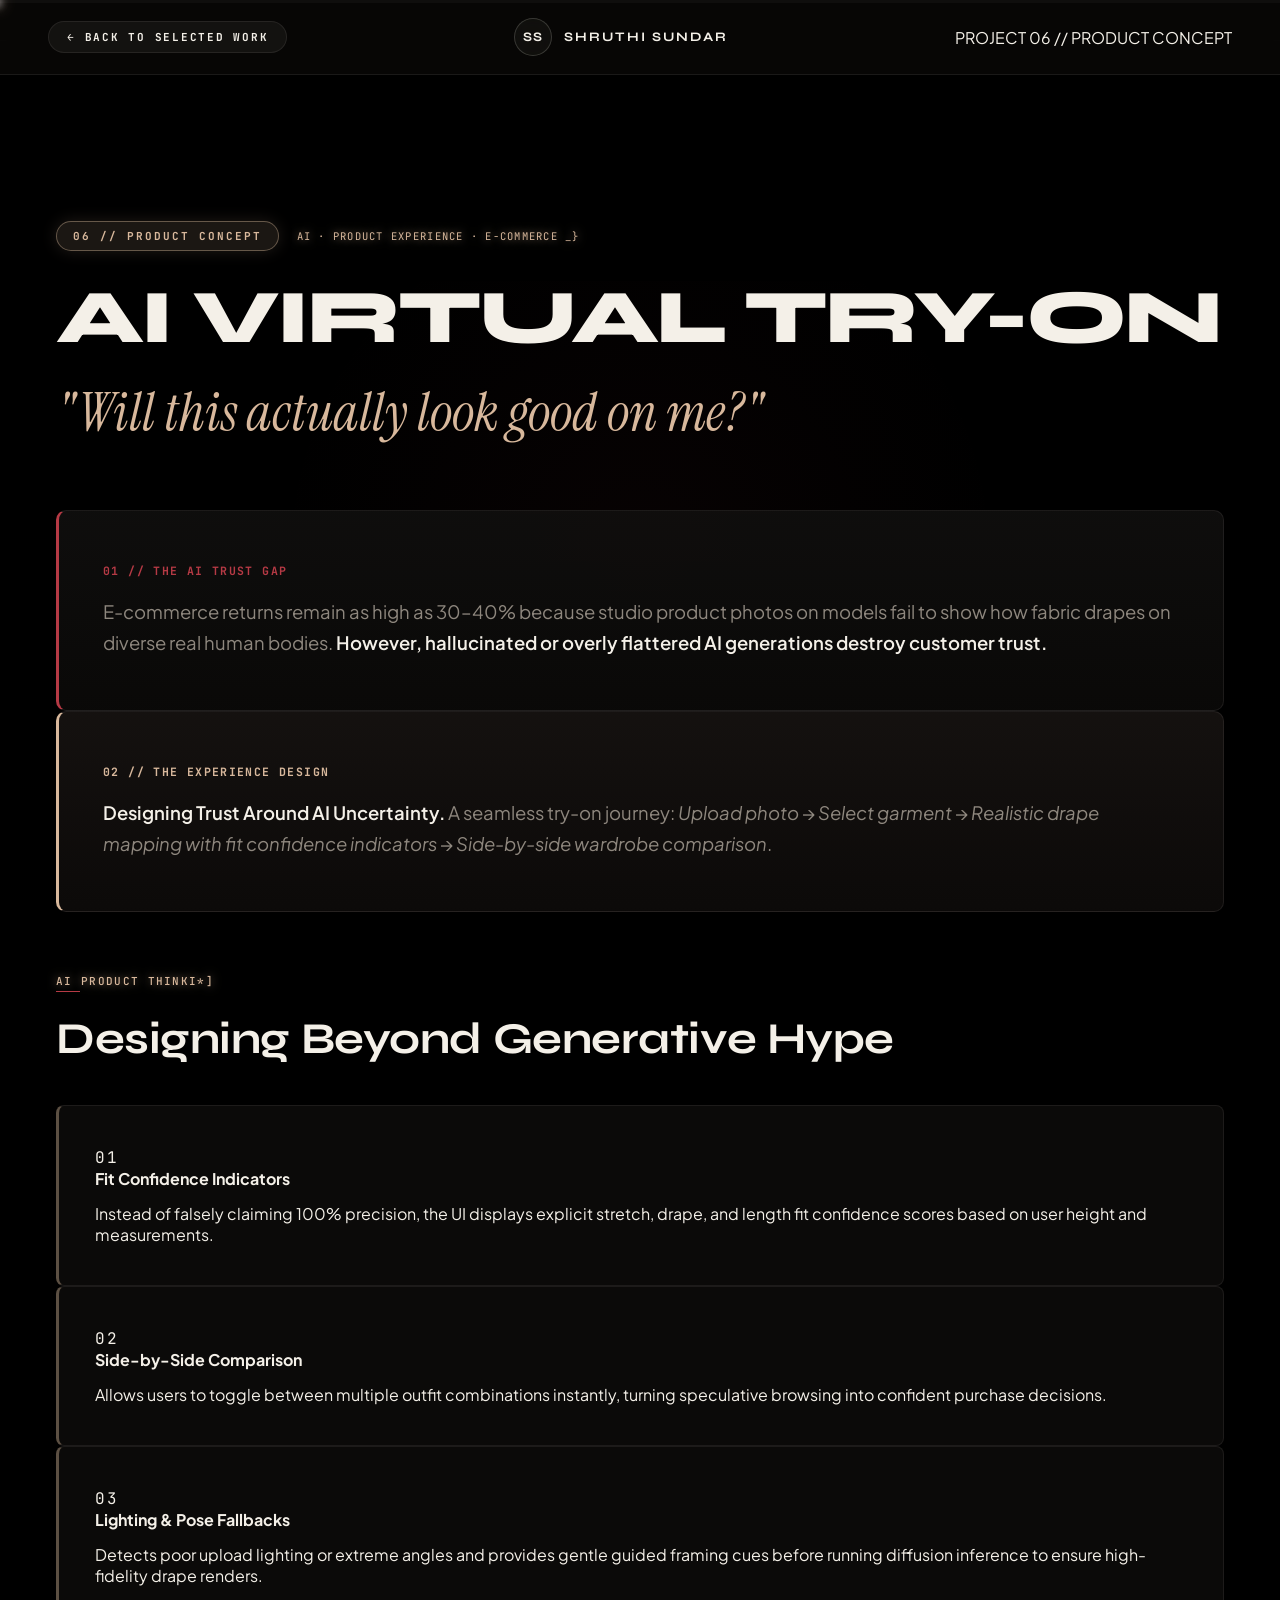
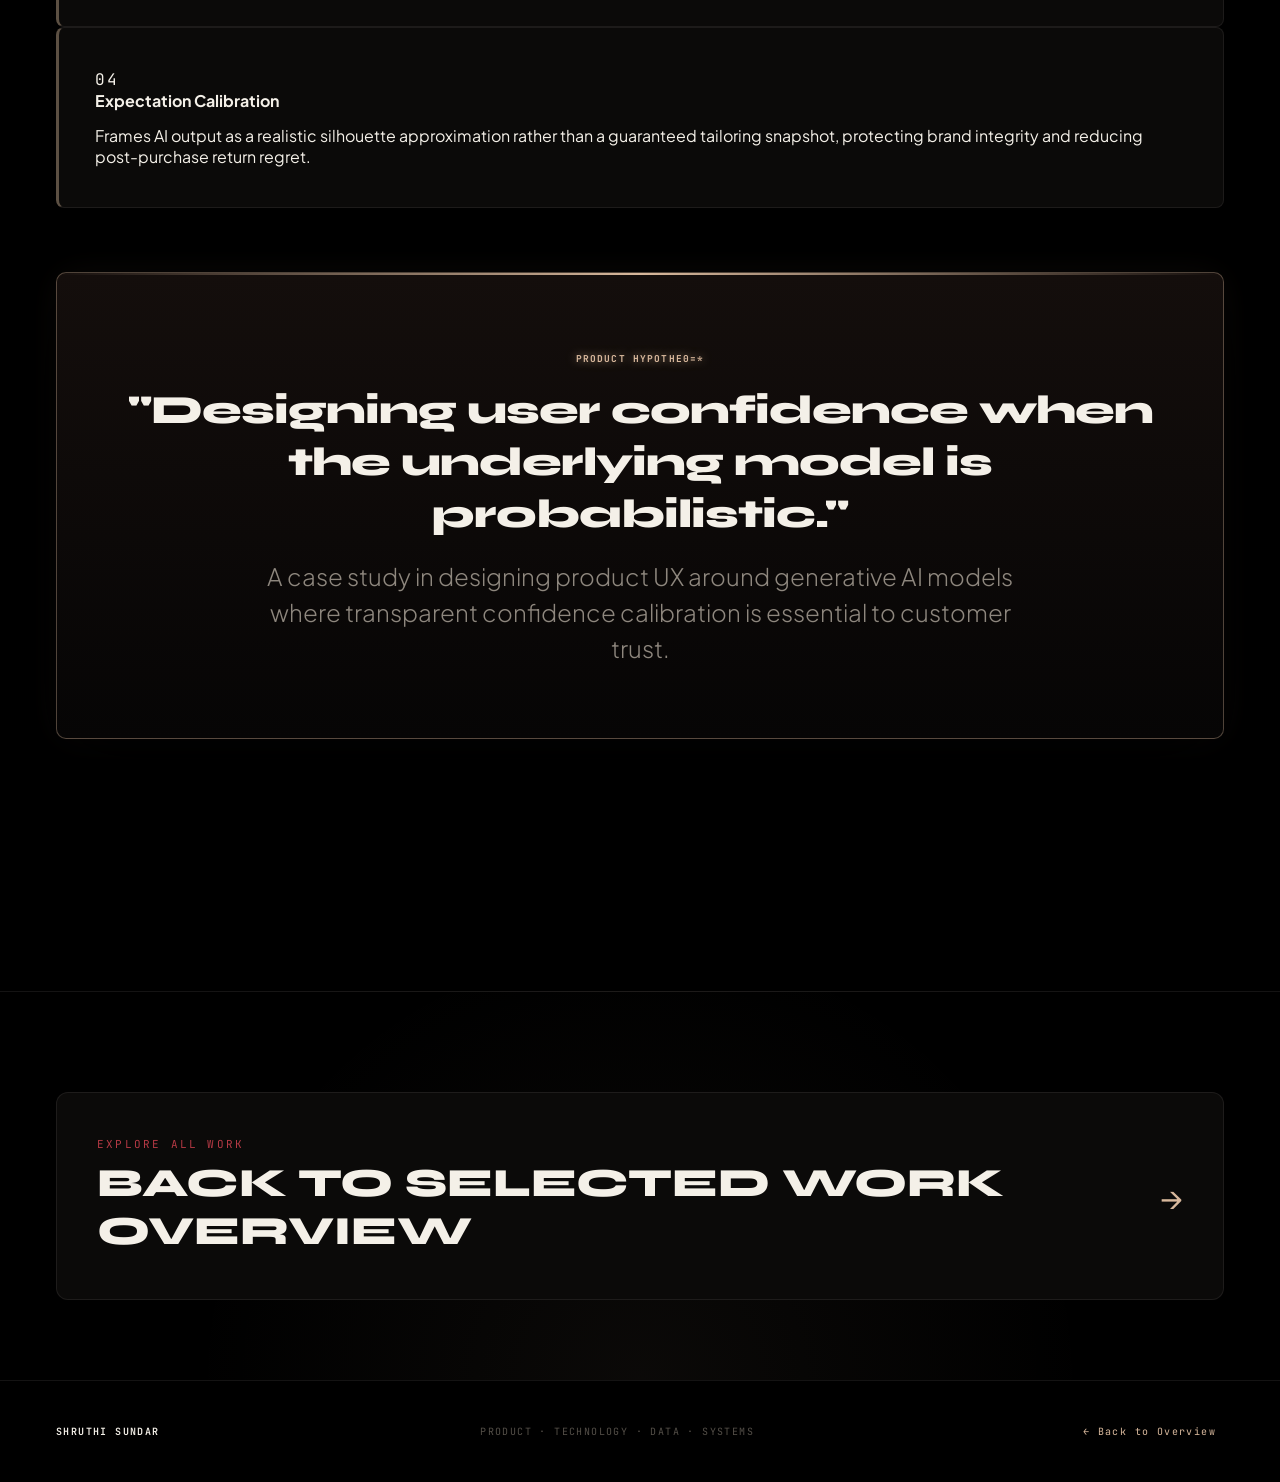
==== commit b5f3bfea: "feat: add unique signature animations (laser border scanner, liquid scroll progress, fluid magnetic " ====
--- a/ai-virtual-tryon.html
+++ b/ai-virtual-tryon.html
@@ -14,7 +14,7 @@
   <link rel="preconnect" href="https://fonts.gstatic.com" crossorigin>
   <link href="https://fonts.googleapis.com/css2?family=Instrument+Serif:ital@0;1&family=JetBrains+Mono:wght@300;400;500;600&family=Plus+Jakarta+Sans:wght@300;400;500;600;700&family=Syne:wght@400;600;700;800&display=swap" rel="stylesheet">
   
-  <link rel="stylesheet" href="style.css?v=3.1">
+  <link rel="stylesheet" href="style.css?v=3.4">
 </head>
 <body class="case-study-page-wrapper">
 
@@ -160,6 +160,6 @@
 
   </main>
 
-  <script src="main.js"></script>
+  <script src="main.js?v=3.4"></script>
 </body>
 </html>
--- a/style.css
+++ b/style.css
@@ -3005,3 +3005,374 @@
     gap: 16px;
   }
 }
+
+/* ==========================================================================
+   MOBILE CREATIVE ANIMATIONS & TOUCH INTERACTIONS
+   ========================================================================== */
+
+@media (max-width: 860px) {
+  .editorial-project-block,
+  .story-card,
+  .decision-item,
+  .pt-card,
+  .mechanism-showcase-box,
+  .impact-stat-card,
+  .timeline-entry,
+  .next-case-card {
+    transition: transform 0.4s cubic-bezier(0.16, 1, 0.3, 1),
+                border-color 0.4s cubic-bezier(0.16, 1, 0.3, 1),
+                box-shadow 0.4s cubic-bezier(0.16, 1, 0.3, 1),
+                background 0.4s ease;
+  }
+
+  /* Active Center Scroll Focus State */
+  .mobile-focused {
+    border-color: rgba(216, 184, 156, 0.45) !important;
+    transform: translateY(-4px) scale(1.01);
+    box-shadow: 0 16px 40px rgba(0, 0, 0, 0.8),
+                0 0 25px rgba(216, 184, 156, 0.12),
+                inset 0 1px 0 rgba(255, 240, 220, 0.15) !important;
+  }
+
+  .flagship-project.mobile-focused {
+    border-color: var(--accent-warm-gold) !important;
+    box-shadow: 0 20px 50px rgba(0, 0, 0, 0.9),
+                0 0 35px rgba(232, 122, 36, 0.2),
+                inset 0 1px 0 rgba(255, 220, 180, 0.25) !important;
+  }
+
+  .fintech-project.mobile-focused {
+    border-color: rgba(59, 177, 123, 0.6) !important;
+    box-shadow: 0 16px 40px rgba(0, 0, 0, 0.8),
+                0 0 25px rgba(59, 177, 123, 0.15) !important;
+  }
+
+  .streaming-project.mobile-focused {
+    border-color: rgba(232, 122, 36, 0.6) !important;
+    box-shadow: 0 16px 40px rgba(0, 0, 0, 0.8),
+                0 0 25px rgba(232, 122, 36, 0.15) !important;
+  }
+
+  .analytics-project.mobile-focused {
+    border-color: rgba(182, 58, 69, 0.6) !important;
+    box-shadow: 0 16px 40px rgba(0, 0, 0, 0.8),
+                0 0 25px rgba(182, 58, 69, 0.15) !important;
+  }
+
+  /* Touch Reactive Dynamic Radial Spotlight on Mobile */
+  .is-touch-active {
+    transform: scale(0.985) !important;
+    transition: transform 0.15s ease, border-color 0.2s ease !important;
+    border-color: var(--accent-warm-gold) !important;
+    background: radial-gradient(
+      circle 220px at var(--card-touch-x, 50%) var(--card-touch-y, 50%),
+      rgba(216, 184, 156, 0.14),
+      rgba(10, 9, 8, 0.96) 85%
+    ) !important;
+  }
+
+  /* Luminous Shimmer on Numbers and Stat Numerals */
+  .fms-number-giant,
+  .stat-number-giant,
+  .fintech-number,
+  .amber-number,
+  .crimson-number {
+    background-size: 200% auto;
+    animation: mobileNumeralShimmer 4.5s ease-in-out infinite;
+  }
+
+  /* Sequential Mechanism Node Illuminations on Mobile */
+  .mech-node {
+    transition: all 0.5s cubic-bezier(0.16, 1, 0.3, 1);
+  }
+
+  .mech-node.node-illuminated {
+    border-color: rgba(216, 184, 156, 0.5) !important;
+    background: rgba(36, 26, 18, 0.9) !important;
+    transform: scale(1.02);
+    box-shadow: 0 8px 24px rgba(0, 0, 0, 0.6), 0 0 16px rgba(216, 184, 156, 0.15);
+  }
+
+  .mech-arrow.arrow-streaming {
+    animation: mobileArrowPulse 1.8s ease-in-out infinite;
+    color: var(--accent-warm-gold);
+  }
+
+  /* Mobile Breathing Badges & Status Indicators */
+  .case-type-badge,
+  .status-indicator.live,
+  .fms-tag,
+  .mono-tag {
+    position: relative;
+  }
+
+  .status-indicator.live::after {
+    content: '';
+    position: absolute;
+    inset: -3px;
+    border-radius: 100px;
+    border: 1px solid rgba(59, 177, 123, 0.6);
+    animation: mobileRadarPing 2.2s cubic-bezier(0, 0, 0.2, 1) infinite;
+    pointer-events: none;
+  }
+
+  /* Mobile Action Link Highlight on Focus */
+  .mobile-focused .project-action-link {
+    border-color: var(--accent-warm-gold);
+    color: #0A0908;
+    background: var(--accent-warm-gold);
+  }
+}
+
+/* Keyframe Animations */
+@keyframes mobileNumeralShimmer {
+  0% {
+    filter: brightness(1) drop-shadow(0 0 0px transparent);
+  }
+  50% {
+    filter: brightness(1.2) drop-shadow(0 0 12px rgba(216, 184, 156, 0.35));
+  }
+  100% {
+    filter: brightness(1) drop-shadow(0 0 0px transparent);
+  }
+}
+
+@keyframes mobileArrowPulse {
+  0%, 100% {
+    opacity: 0.4;
+    transform: rotate(90deg) scale(0.9);
+  }
+  50% {
+    opacity: 1;
+    transform: rotate(90deg) scale(1.18);
+    filter: drop-shadow(0 0 8px rgba(216, 184, 156, 0.6));
+  }
+}
+
+@keyframes mobileRadarPing {
+  0% {
+    transform: scale(0.95);
+    opacity: 0.8;
+  }
+  100% {
+    transform: scale(1.6);
+    opacity: 0;
+  }
+}
+
+/* ==========================================================================
+   UNIQUE SIGNATURE ANIMATIONS (DESKTOP + MOBILE)
+   ========================================================================== */
+
+/* 1. LIQUID NEON SCROLL PROGRESS BAR */
+.scroll-progress-container {
+  position: fixed;
+  top: 0;
+  left: 0;
+  width: 100%;
+  height: 3px;
+  background: rgba(255, 255, 255, 0.03);
+  z-index: 9999;
+  pointer-events: none;
+}
+
+.scroll-progress-bar {
+  height: 100%;
+  width: 0%;
+  background: linear-gradient(90deg, var(--accent-crimson) 0%, var(--accent-warm-gold) 70%, #FFFFFF 100%);
+  box-shadow: 0 0 10px rgba(216, 184, 156, 0.8), 0 0 20px rgba(216, 184, 156, 0.4);
+  transition: width 0.06s ease-out;
+  position: relative;
+}
+
+.scroll-progress-bar::after {
+  content: '';
+  position: absolute;
+  right: 0;
+  top: 50%;
+  transform: translateY(-50%);
+  width: 7px;
+  height: 7px;
+  border-radius: 50%;
+  background: #FFFFFF;
+  box-shadow: 0 0 8px #FFF, 0 0 16px var(--accent-warm-gold);
+}
+
+/* 2. AMBIENT PARTICLE CONSTELLATION BACKGROUND CANVAS */
+#ambientConstellationCanvas {
+  position: fixed;
+  top: 0;
+  left: 0;
+  width: 100%;
+  height: 100%;
+  pointer-events: none;
+  z-index: 1;
+  opacity: 0.55;
+}
+
+/* 3. FLUID MAGNETIC CURSOR AURA (DESKTOP) */
+.fluid-cursor-aura {
+  position: fixed;
+  top: 0;
+  left: 0;
+  width: 440px;
+  height: 440px;
+  margin-top: -220px;
+  margin-left: -220px;
+  border-radius: 50%;
+  pointer-events: none;
+  z-index: 3;
+  background: radial-gradient(circle, rgba(216, 184, 156, 0.07) 0%, rgba(216, 184, 156, 0.015) 50%, transparent 70%);
+  transform: translate3d(-1000px, -1000px, 0);
+  transition: opacity 0.4s ease, background 0.6s ease;
+  mix-blend-mode: screen;
+}
+
+@media (max-width: 860px) {
+  .fluid-cursor-aura {
+    display: none;
+  }
+}
+
+/* 4. LASER BORDER-BEAM SCANNER ON HOVER & IN-VIEW FOCUS */
+.editorial-project-block,
+.pt-card,
+.story-card,
+.impact-stat-card,
+.timeline-entry,
+.next-case-card {
+  position: relative;
+}
+
+.editorial-project-block::after,
+.pt-card::after,
+.impact-stat-card::after,
+.next-case-card::after {
+  content: '';
+  position: absolute;
+  inset: -1px;
+  border-radius: inherit;
+  padding: 1px;
+  background: linear-gradient(
+    var(--beam-angle, 0deg),
+    transparent 0%,
+    transparent 65%,
+    rgba(216, 184, 156, 0.7) 85%,
+    rgba(255, 255, 255, 0.95) 92%,
+    transparent 100%
+  );
+  -webkit-mask: linear-gradient(#fff 0 0) content-box, linear-gradient(#fff 0 0);
+  -webkit-mask-composite: xor;
+  mask-composite: exclude;
+  pointer-events: none;
+  opacity: 0;
+  transition: opacity 0.45s ease;
+}
+
+.editorial-project-block:hover::after,
+.editorial-project-block.mobile-focused::after,
+.pt-card:hover::after,
+.pt-card.mobile-focused::after,
+.impact-stat-card:hover::after,
+.impact-stat-card.mobile-focused::after,
+.next-case-card:hover::after,
+.next-case-card.mobile-focused::after {
+  opacity: 1;
+  animation: rotateLaserBeam 3.5s linear infinite;
+}
+
+@property --beam-angle {
+  syntax: '<angle>';
+  initial-value: 0deg;
+  inherits: false;
+}
+
+@keyframes rotateLaserBeam {
+  from {
+    --beam-angle: 0deg;
+  }
+  to {
+    --beam-angle: 360deg;
+  }
+}
+
+/* 5. DYNAMIC CARD GLINT & LIGHT-LEAK FLARE */
+.card-glint-flare {
+  position: absolute;
+  top: 0;
+  left: -160%;
+  width: 100%;
+  height: 100%;
+  background: linear-gradient(
+    115deg,
+    transparent 0%,
+    rgba(255, 255, 255, 0.0) 42%,
+    rgba(216, 184, 156, 0.09) 50%,
+    rgba(255, 255, 255, 0.16) 53%,
+    transparent 66%
+  );
+  pointer-events: none;
+  transform: skewX(-20deg);
+  border-radius: inherit;
+}
+
+.editorial-project-block:hover .card-glint-flare,
+.editorial-project-block.mobile-focused .card-glint-flare,
+.pt-card:hover .card-glint-flare,
+.next-case-card:hover .card-glint-flare {
+  animation: cardGlintSweep 1.3s cubic-bezier(0.16, 1, 0.3, 1) forwards;
+}
+
+@keyframes cardGlintSweep {
+  0% {
+    left: -160%;
+  }
+  100% {
+    left: 220%;
+  }
+}
+
+/* 6. CIPHER DECODING TEXT SCRAMBLE */
+.cipher-scramble {
+  display: inline-block;
+  font-family: var(--font-mono);
+  letter-spacing: 0.12em;
+  transition: color 0.3s ease, text-shadow 0.3s ease;
+}
+
+.cipher-scramble.is-decoding {
+  color: var(--accent-warm-gold) !important;
+  text-shadow: 0 0 10px rgba(216, 184, 156, 0.7);
+}
+
+/* 7. INTERACTIVE TELEMETRY OSCILLOSCOPE */
+.telemetry-oscilloscope {
+  display: inline-flex;
+  align-items: flex-end;
+  gap: 3px;
+  height: 14px;
+  padding: 0 4px;
+  vertical-align: middle;
+}
+
+.oscilloscope-bar {
+  width: 2px;
+  background: var(--accent-warm-gold);
+  border-radius: 1px;
+  height: 30%;
+  animation: osciPulse 1.2s ease-in-out infinite alternate;
+}
+
+.oscilloscope-bar:nth-child(1) { animation-delay: 0.1s; }
+.oscilloscope-bar:nth-child(2) { animation-delay: 0.35s; }
+.oscilloscope-bar:nth-child(3) { animation-delay: 0.2s; }
+.oscilloscope-bar:nth-child(4) { animation-delay: 0.5s; }
+.oscilloscope-bar:nth-child(5) { animation-delay: 0.15s; }
+
+@keyframes osciPulse {
+  0% { height: 20%; opacity: 0.4; }
+  50% { height: 95%; opacity: 1; filter: drop-shadow(0 0 4px var(--accent-warm-gold)); }
+  100% { height: 40%; opacity: 0.6; }
+}
+
+
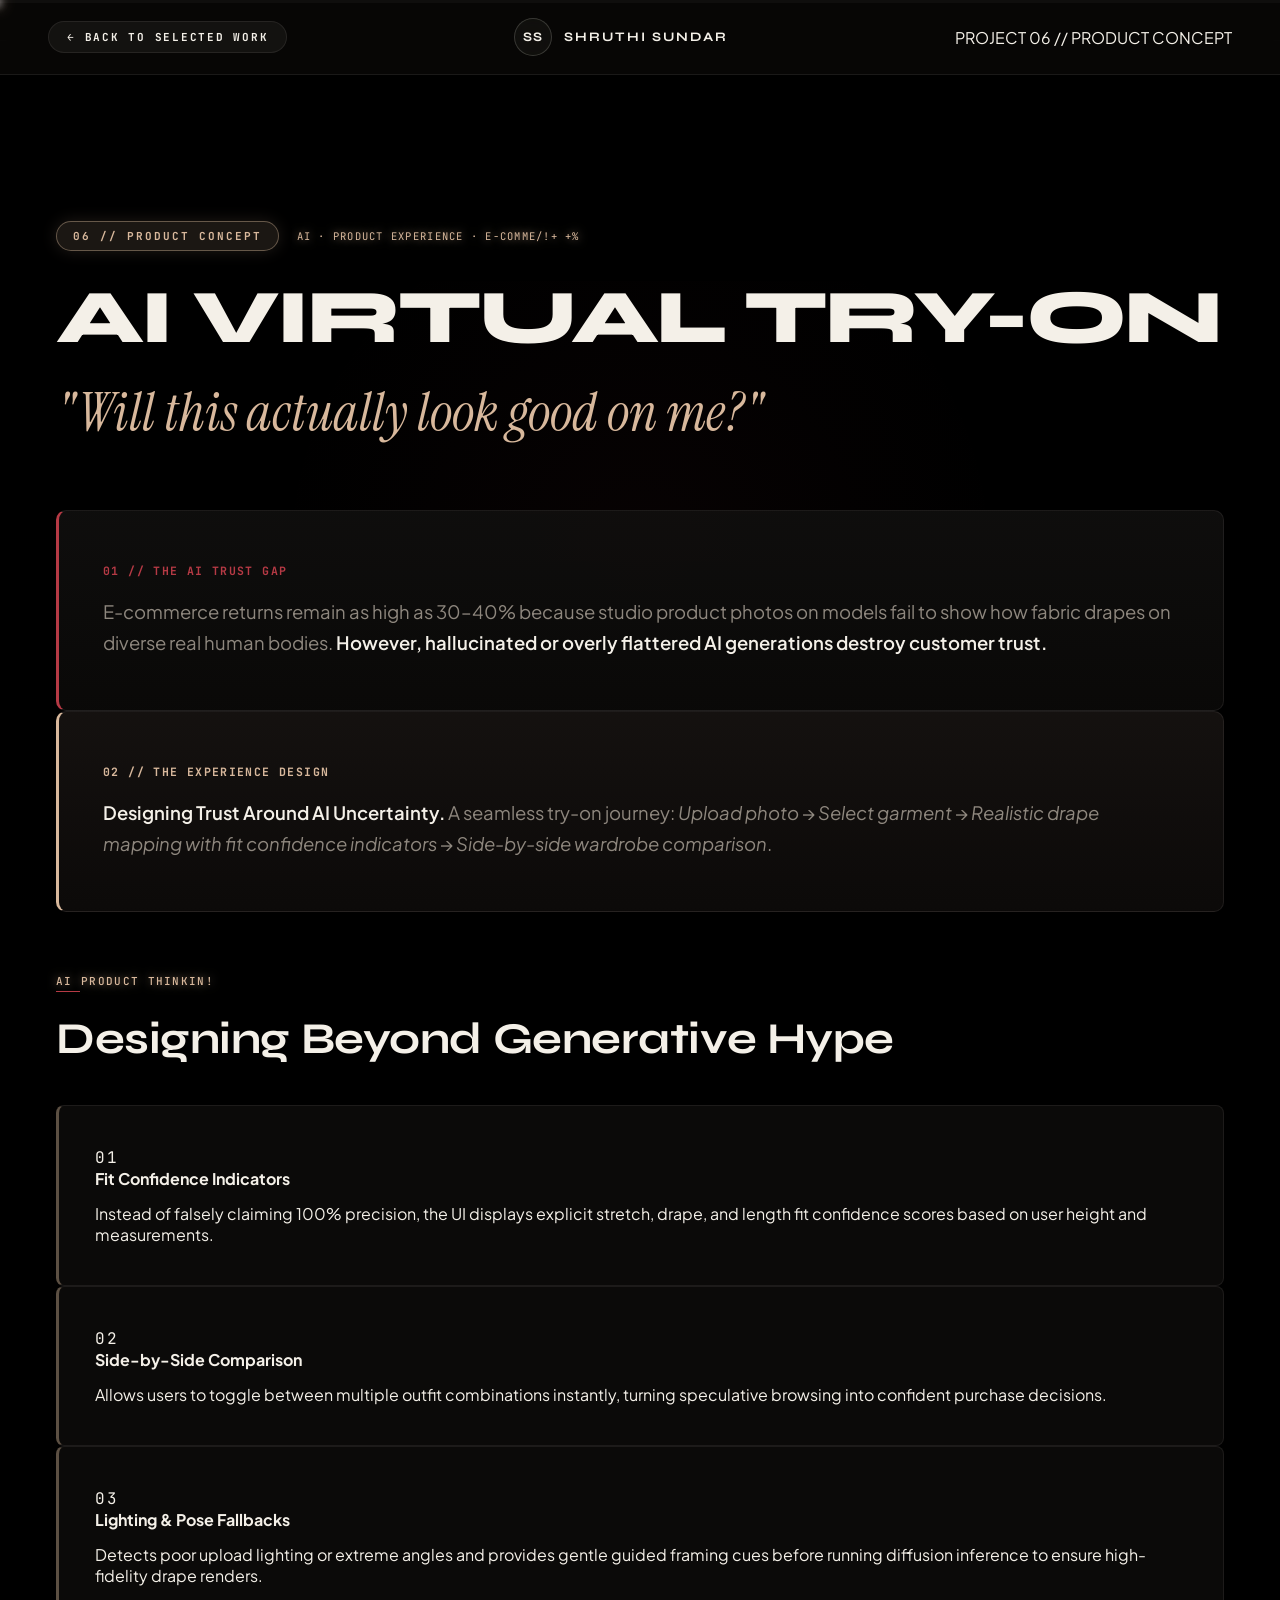
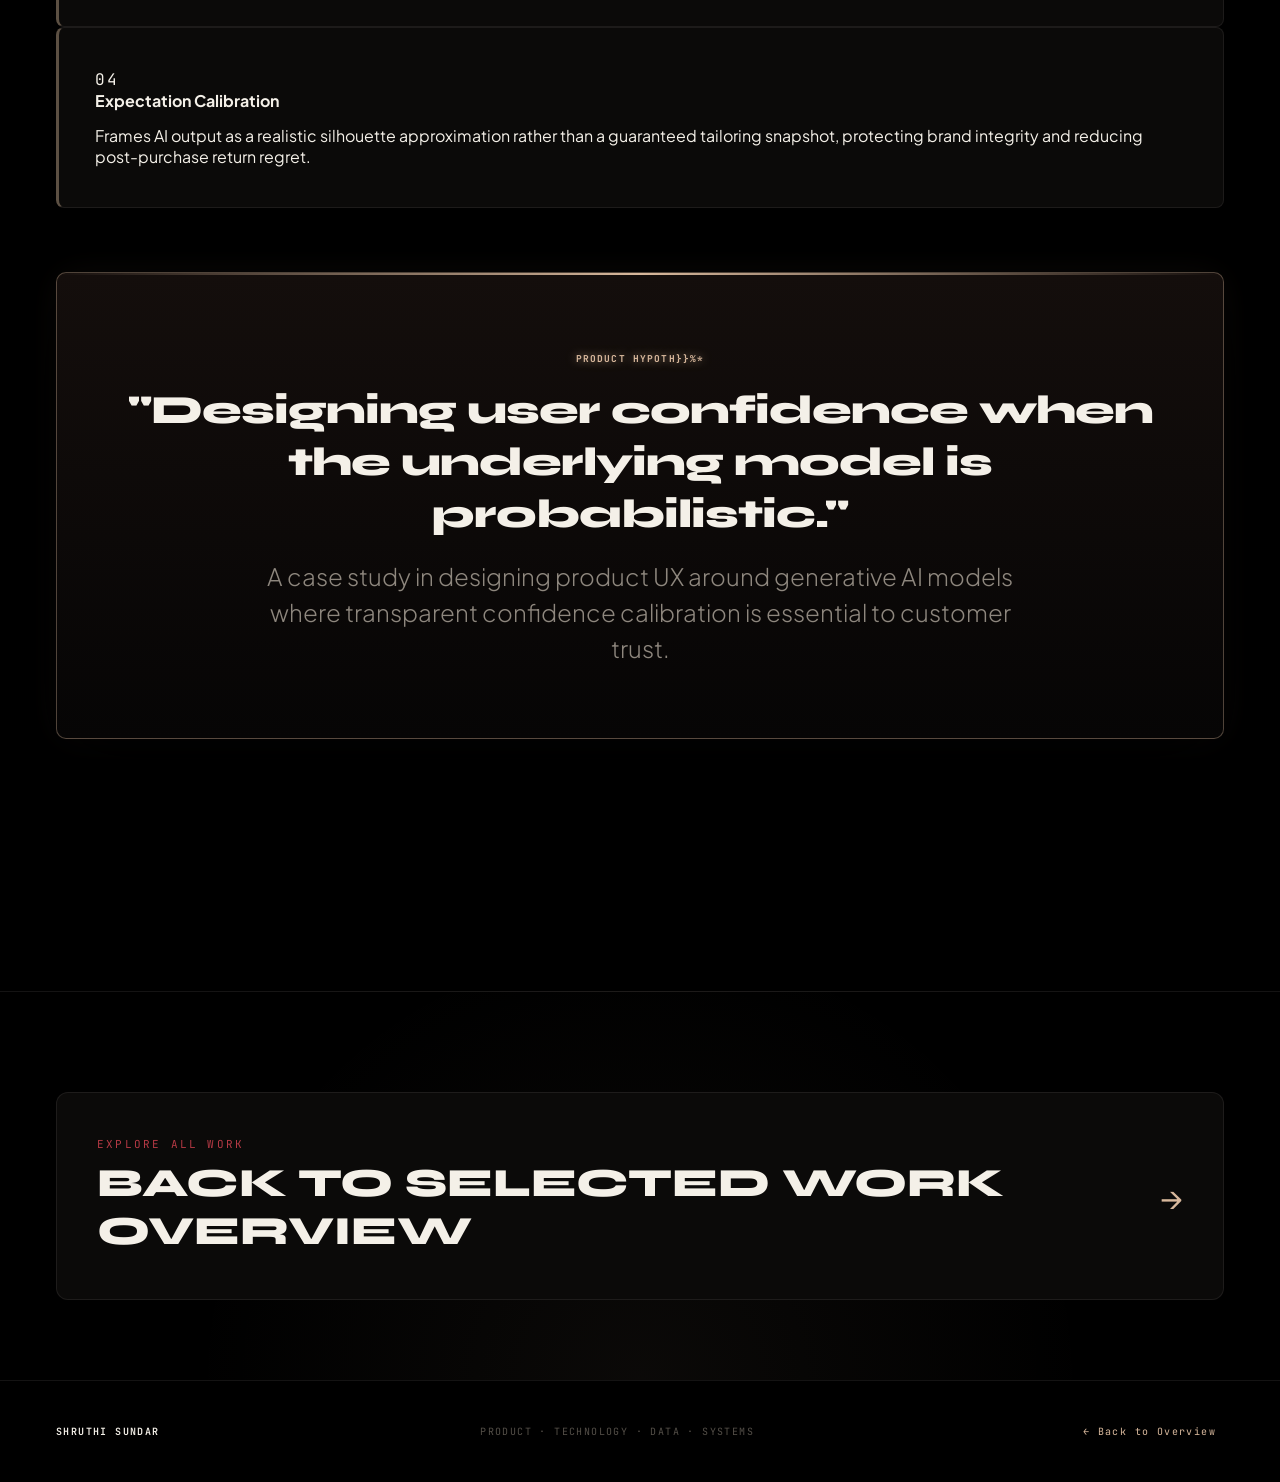
==== commit f4d7f142: "feat: replace hero portrait with new high-resolution photo in exact same size and position" ====
--- a/ai-virtual-tryon.html
+++ b/ai-virtual-tryon.html
@@ -14,7 +14,7 @@
   <link rel="preconnect" href="https://fonts.gstatic.com" crossorigin>
   <link href="https://fonts.googleapis.com/css2?family=Instrument+Serif:ital@0;1&family=JetBrains+Mono:wght@300;400;500;600&family=Plus+Jakarta+Sans:wght@300;400;500;600;700&family=Syne:wght@400;600;700;800&display=swap" rel="stylesheet">
   
-  <link rel="stylesheet" href="style.css?v=3.4">
+  <link rel="stylesheet" href="style.css?v=3.5">
 </head>
 <body class="case-study-page-wrapper">
 
@@ -160,6 +160,6 @@
 
   </main>
 
-  <script src="main.js?v=3.4"></script>
+  <script src="main.js?v=3.5"></script>
 </body>
 </html>
--- a/style.css
+++ b/style.css
@@ -460,8 +460,8 @@
 
 .hero-portrait-container {
   position: relative;
-  width: clamp(380px, 32vw, 520px);
-  aspect-ratio: 380 / 511;
+  width: clamp(370px, 31vw, 510px);
+  aspect-ratio: 371 / 556;
   max-width: 90vw;
   margin: 0 auto;
   user-select: none;
@@ -2810,7 +2810,7 @@
     height: clamp(340px, 48vh, 460px);
     max-height: 48vh;
     width: auto;
-    aspect-ratio: 380 / 511;
+    aspect-ratio: 371 / 556;
     max-width: 88vw;
     margin: 0 auto;
   }
@@ -2866,6 +2866,7 @@
   .hero-portrait-container {
     height: clamp(320px, 48vh, 430px);
     max-height: 48vh;
+    aspect-ratio: 371 / 556;
     max-width: 88vw;
   }
   .hero-statement-section {
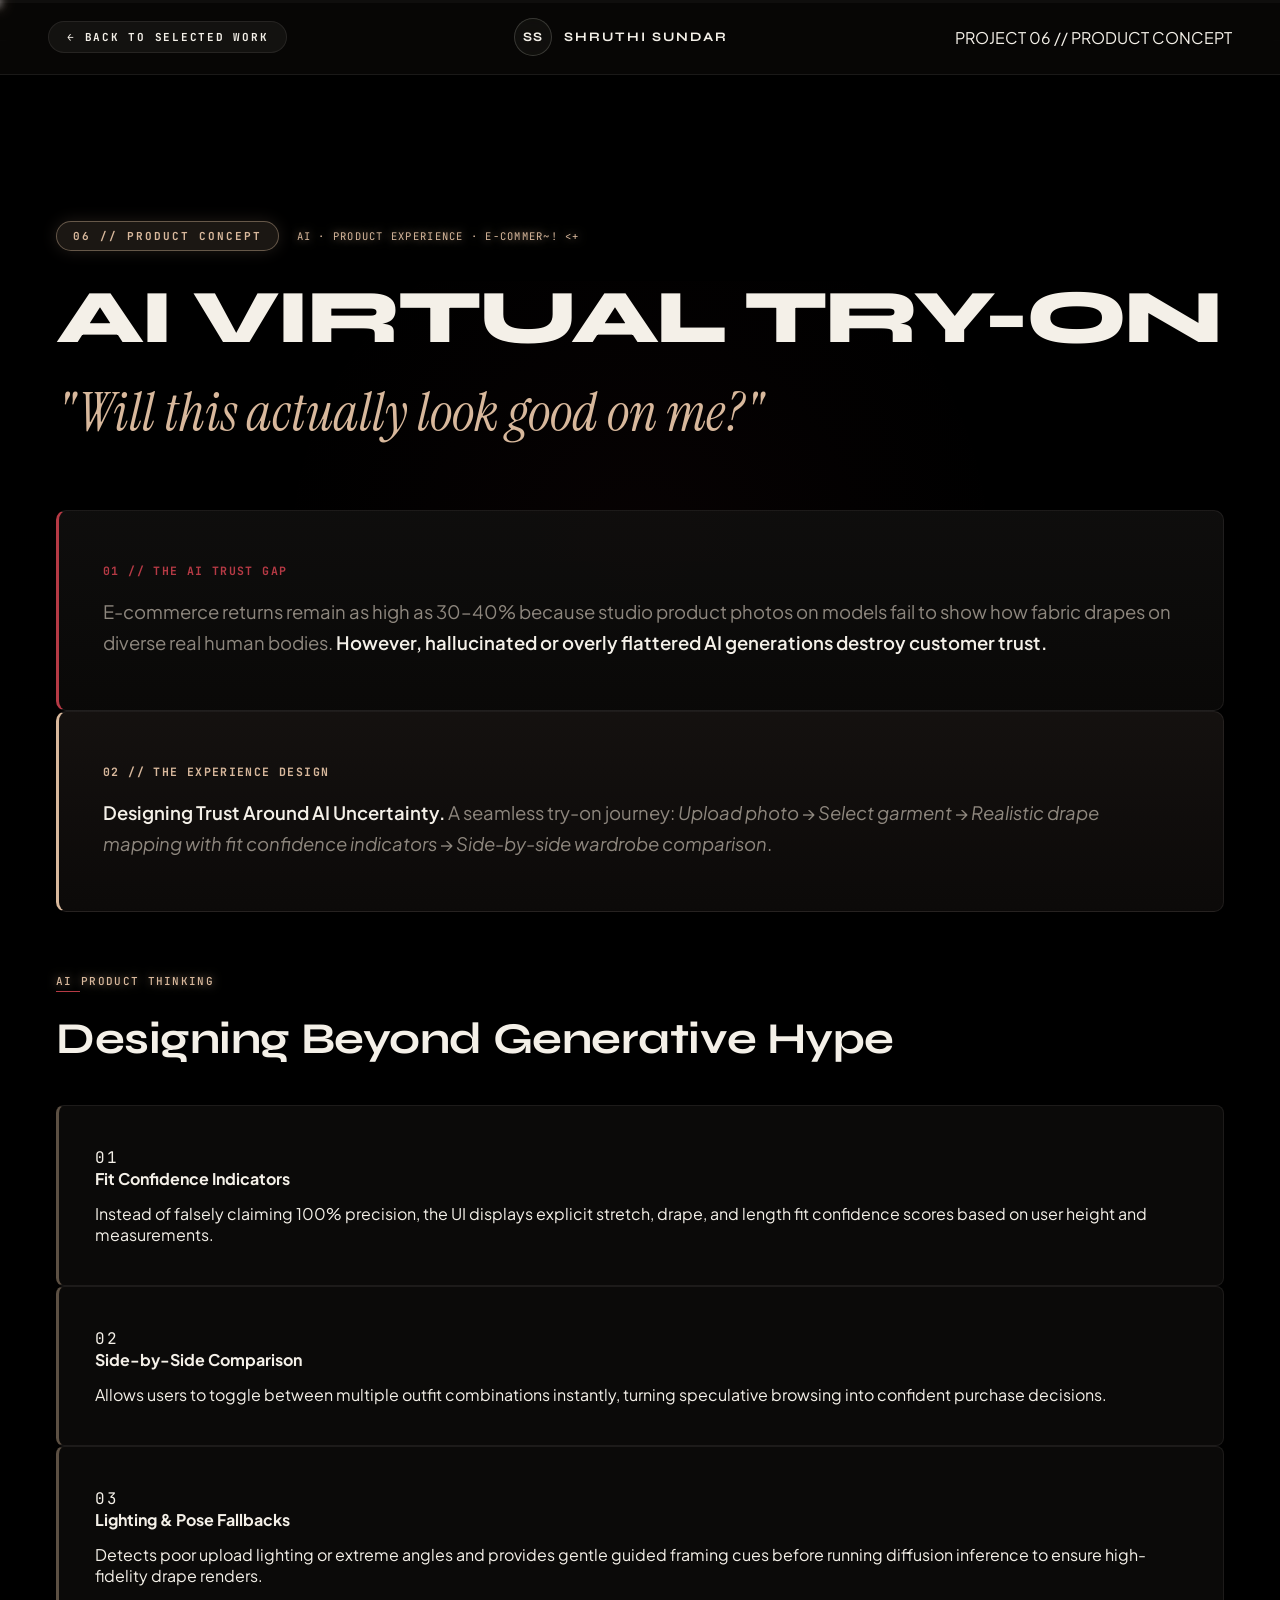
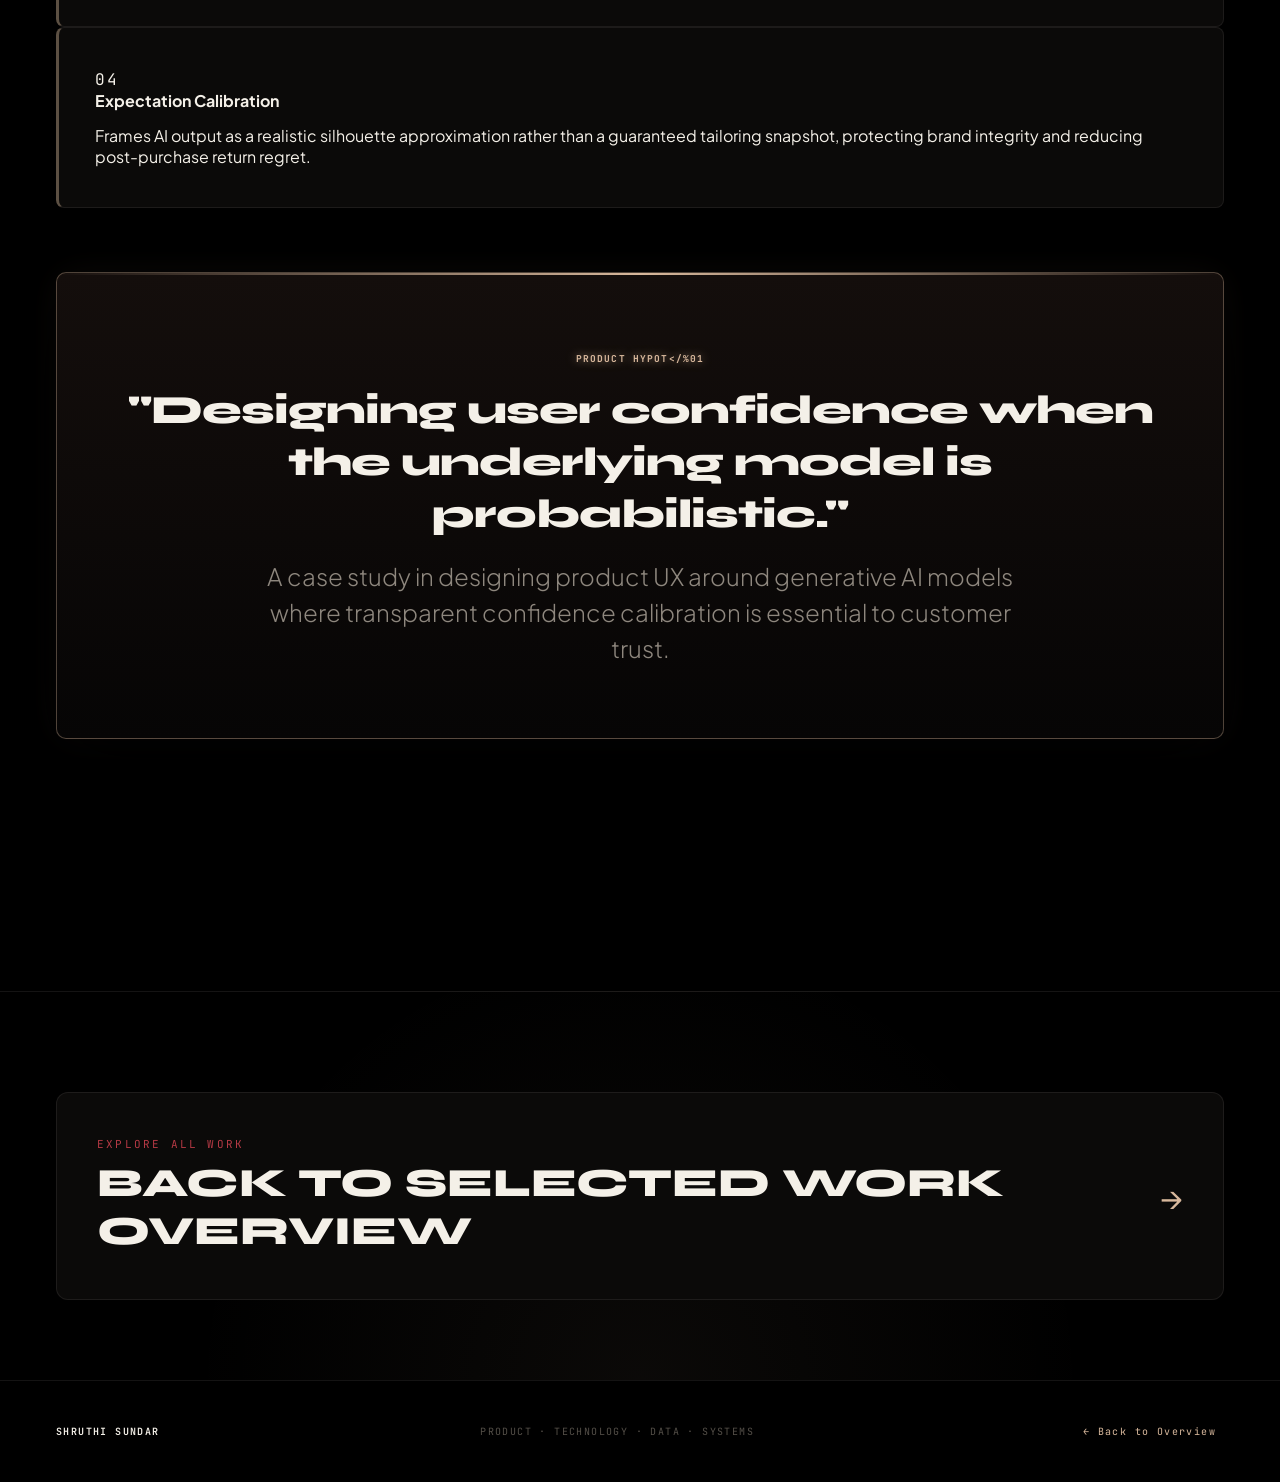
==== commit 392e21d0: "feat: apply latest high-resolution portrait with pristine hair cutout and perfect proportions" ====
--- a/ai-virtual-tryon.html
+++ b/ai-virtual-tryon.html
@@ -14,7 +14,7 @@
   <link rel="preconnect" href="https://fonts.gstatic.com" crossorigin>
   <link href="https://fonts.googleapis.com/css2?family=Instrument+Serif:ital@0;1&family=JetBrains+Mono:wght@300;400;500;600&family=Plus+Jakarta+Sans:wght@300;400;500;600;700&family=Syne:wght@400;600;700;800&display=swap" rel="stylesheet">
   
-  <link rel="stylesheet" href="style.css?v=3.5">
+  <link rel="stylesheet" href="style.css?v=3.6">
 </head>
 <body class="case-study-page-wrapper">
 
@@ -160,6 +160,6 @@
 
   </main>
 
-  <script src="main.js?v=3.5"></script>
+  <script src="main.js?v=3.6"></script>
 </body>
 </html>
--- a/style.css
+++ b/style.css
@@ -460,8 +460,8 @@
 
 .hero-portrait-container {
   position: relative;
-  width: clamp(370px, 31vw, 510px);
-  aspect-ratio: 371 / 556;
+  width: clamp(380px, 32vw, 520px);
+  aspect-ratio: 760 / 1018;
   max-width: 90vw;
   margin: 0 auto;
   user-select: none;
@@ -2810,7 +2810,7 @@
     height: clamp(340px, 48vh, 460px);
     max-height: 48vh;
     width: auto;
-    aspect-ratio: 371 / 556;
+    aspect-ratio: 760 / 1018;
     max-width: 88vw;
     margin: 0 auto;
   }
@@ -2866,7 +2866,7 @@
   .hero-portrait-container {
     height: clamp(320px, 48vh, 430px);
     max-height: 48vh;
-    aspect-ratio: 371 / 556;
+    aspect-ratio: 760 / 1018;
     max-width: 88vw;
   }
   .hero-statement-section {
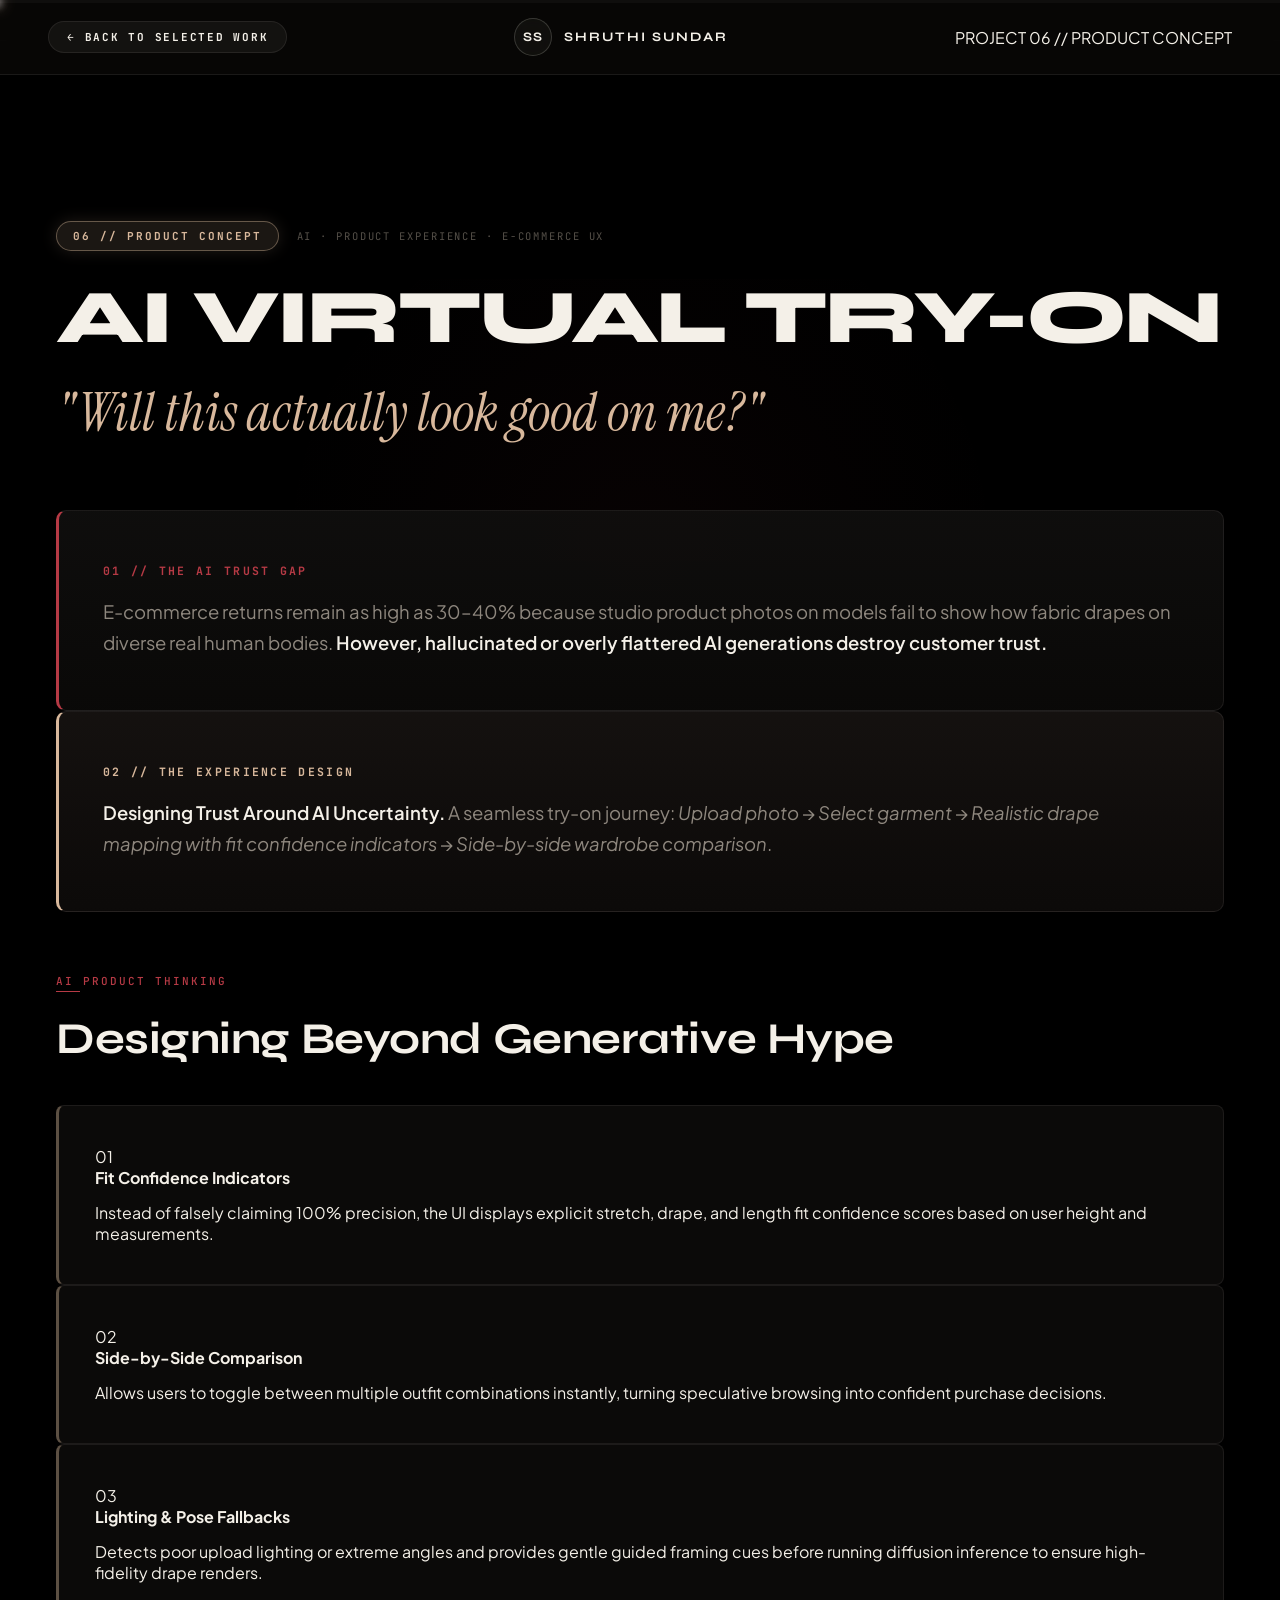
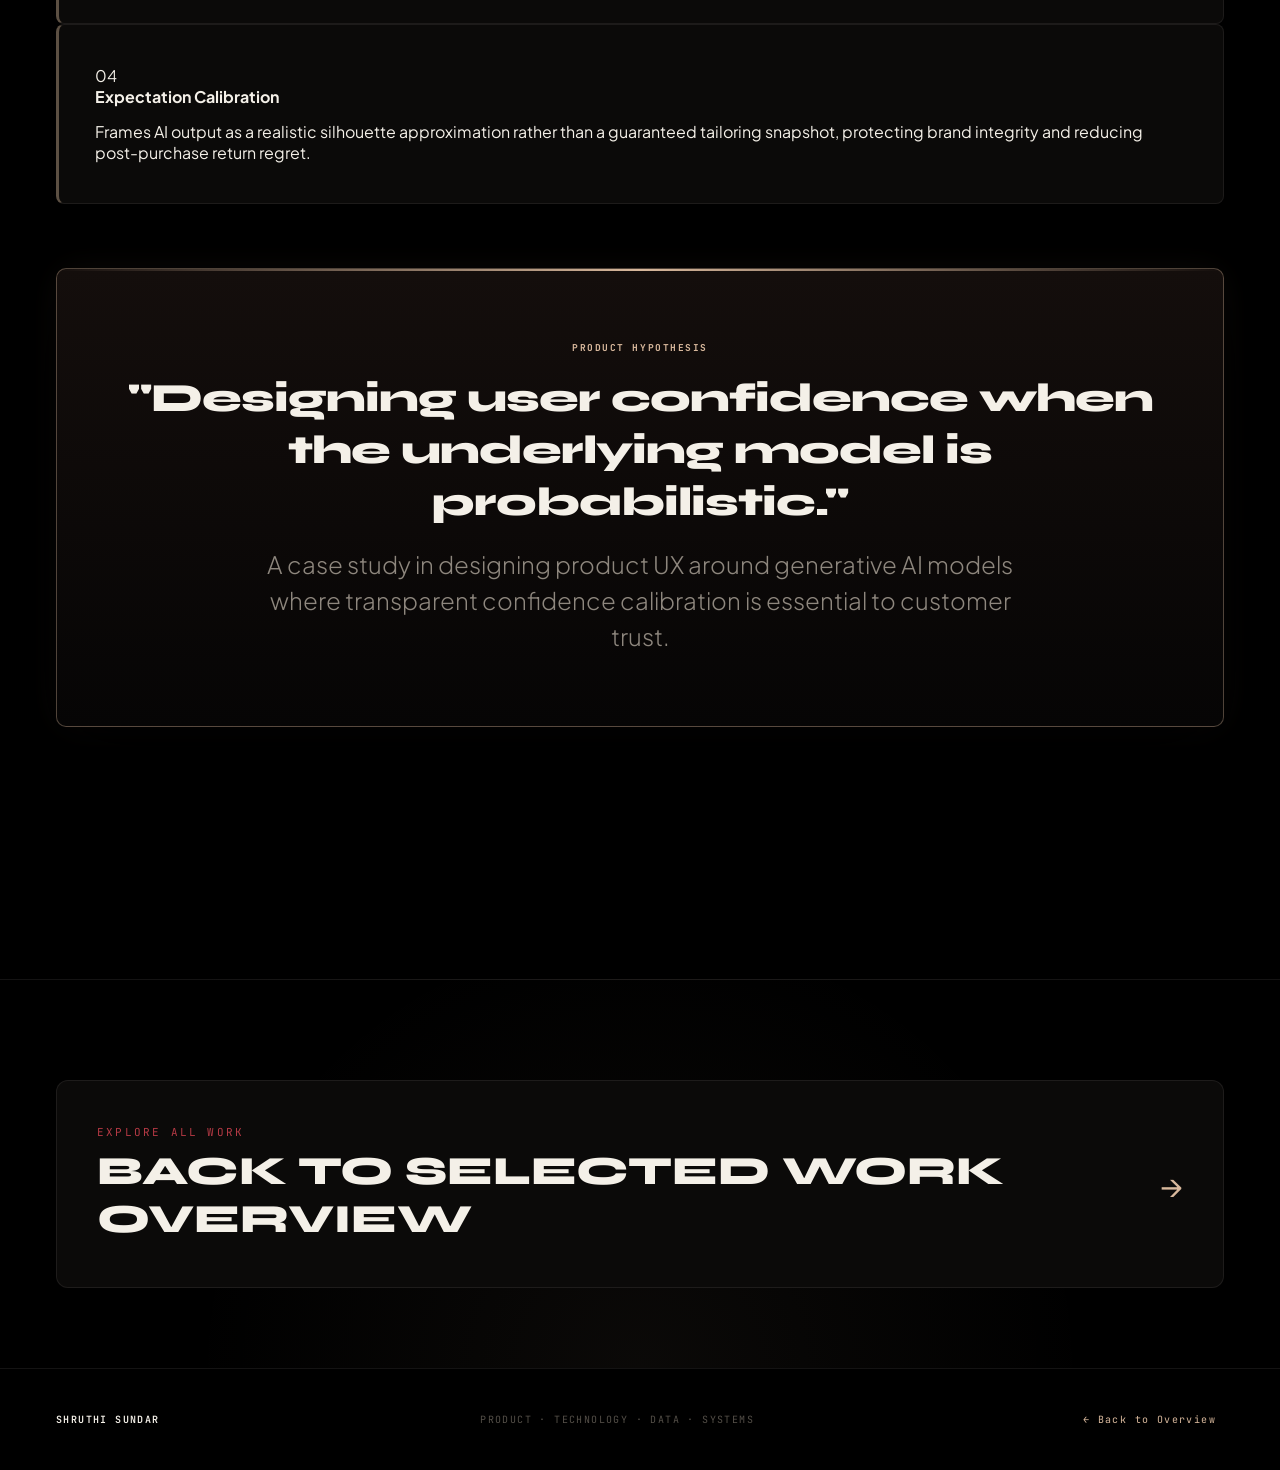
==== commit 40cd75b4: "feat: add resume link in nav and contact CTA, fix stale asset caching Adds a "RESUME" link to the de" ====
--- a/ai-virtual-tryon.html
+++ b/ai-virtual-tryon.html
@@ -14,7 +14,7 @@
   <link rel="preconnect" href="https://fonts.gstatic.com" crossorigin>
   <link href="https://fonts.googleapis.com/css2?family=Instrument+Serif:ital@0;1&family=JetBrains+Mono:wght@300;400;500;600&family=Plus+Jakarta+Sans:wght@300;400;500;600;700&family=Syne:wght@400;600;700;800&display=swap" rel="stylesheet">
   
-  <link rel="stylesheet" href="style.css?v=3.6">
+  <link rel="stylesheet" href="style.css?v=3.8">
 </head>
 <body class="case-study-page-wrapper">
 
@@ -160,6 +160,6 @@
 
   </main>
 
-  <script src="main.js?v=3.6"></script>
+  <script src="main.js?v=3.8"></script>
 </body>
 </html>
--- a/style.css
+++ b/style.css
@@ -227,6 +227,21 @@
   transform: translateX(6px);
 }
 
+.nav-item-resume-mobile {
+  color: var(--accent-warm-gold);
+  border-top: 1px solid var(--border-subtle);
+  padding-top: 20px;
+  margin-top: 4px;
+}
+
+.nav-item-resume-mobile .m-num {
+  color: var(--accent-warm-gold);
+}
+
+.nav-item-resume-mobile:hover, .nav-item-resume-mobile:active {
+  color: var(--accent-warm-gold);
+}
+
 .mobile-nav-footer {
   padding-top: 24px;
   border-top: 1px solid var(--border-subtle);
@@ -348,6 +363,23 @@
 
 .nav-item:hover::after {
   width: 100%;
+}
+
+.nav-resume-btn {
+  color: var(--accent-warm-gold);
+  border: 1px solid rgba(216, 184, 156, 0.4);
+  padding: 6px 14px;
+  border-radius: 100px;
+}
+
+.nav-resume-btn::after {
+  display: none;
+}
+
+.nav-resume-btn:hover {
+  background: var(--accent-warm-gold);
+  color: #0A0908;
+  border-color: var(--accent-warm-gold);
 }
 
 /* Mobile Dropdown Trigger Button */
@@ -614,16 +646,31 @@
 }
 
 /* Staggered Smooth Scroll Reveal */
+/* Visible by default so content never disappears if JS is slow, fails, or is disabled */
 .reveal-item {
+  opacity: 1;
+  transform: none;
+}
+
+/* Only hide-then-fade once JS confirms the reveal observer is running */
+.js-reveal .reveal-item {
   opacity: 0;
-  transform: translateY(32px);
-  transition: opacity 0.85s cubic-bezier(0.16, 1, 0.3, 1), transform 0.85s cubic-bezier(0.16, 1, 0.3, 1);
+  transform: translateY(16px);
+  transition: opacity 0.35s cubic-bezier(0.16, 1, 0.3, 1), transform 0.35s cubic-bezier(0.16, 1, 0.3, 1);
   will-change: opacity, transform;
 }
 
-.reveal-item.is-visible {
+.js-reveal .reveal-item.is-visible {
   opacity: 1;
   transform: translateY(0);
+}
+
+@media (prefers-reduced-motion: reduce) {
+  .js-reveal .reveal-item {
+    opacity: 1;
+    transform: none;
+    transition: none;
+  }
 }
 
 /* ==========================================================================
@@ -879,6 +926,59 @@
   color: var(--text-dim);
 }
 
+.project-status-badge {
+  font-family: var(--font-mono);
+  font-size: 9.5px;
+  font-weight: 700;
+  letter-spacing: 0.14em;
+  text-transform: uppercase;
+  display: inline-flex;
+  align-items: center;
+  gap: 6px;
+  padding: 4px 10px;
+  border-radius: 100px;
+  border: 1px solid;
+}
+
+.project-status-badge::before {
+  content: '';
+  width: 5px;
+  height: 5px;
+  border-radius: 50%;
+}
+
+.project-status-badge.status-shipped {
+  color: #3BB17B;
+  border-color: rgba(59, 177, 123, 0.35);
+  background: rgba(59, 177, 123, 0.08);
+}
+
+.project-status-badge.status-shipped::before {
+  background: #3BB17B;
+  box-shadow: 0 0 8px #3BB17B;
+}
+
+.project-status-badge.status-concept {
+  color: var(--text-dim);
+  border-color: rgba(244, 240, 232, 0.2);
+  background: rgba(244, 240, 232, 0.04);
+}
+
+.project-status-badge.status-concept::before {
+  background: var(--text-dim);
+}
+
+.project-status-badge.status-case-study {
+  color: var(--accent-warm-gold);
+  border-color: rgba(216, 184, 156, 0.35);
+  background: rgba(216, 184, 156, 0.08);
+}
+
+.project-status-badge.status-case-study::before {
+  background: var(--accent-warm-gold);
+  box-shadow: 0 0 8px var(--accent-warm-gold);
+}
+
 .project-title {
   font-family: var(--font-display);
   font-size: clamp(26px, 3.2vw, 42px);
@@ -951,6 +1051,17 @@
   color: #0A0908;
   transform: translateY(-2px);
   box-shadow: 0 8px 20px rgba(216, 184, 156, 0.25);
+}
+
+.view-all-work-row {
+  display: flex;
+  justify-content: center;
+  margin-top: 48px;
+}
+
+.view-all-work-link {
+  padding: 14px 28px;
+  border-color: rgba(216, 184, 156, 0.3);
 }
 
 .action-arrow {
@@ -2099,166 +2210,336 @@
 }
 
 /* ==========================================================================
-   5. SECTION: DUAL DISCIPLINE (INTERACTIVE BRIDGE LASER BEAM)
+   5. SECTION: SKILLS & PRODUCT CAPABILITIES MATRIX (TIERED CRAFT)
    ========================================================================== */
 
-.languages-header {
-  margin-bottom: 72px;
-  max-width: 860px;
-}
-
-.languages-title {
+.section-skills {
+  position: relative;
+}
+
+.skills-meta-pill {
+  display: inline-flex;
+  align-items: center;
+  gap: 10px;
+  background: rgba(216, 184, 156, 0.08);
+  border: 1px solid rgba(216, 184, 156, 0.25);
+  padding: 6px 14px;
+  border-radius: 100px;
+  margin-bottom: 16px;
+}
+
+.pulse-dot-gold {
+  width: 7px;
+  height: 7px;
+  border-radius: 50%;
+  background: var(--accent-warm-gold);
+  box-shadow: 0 0 10px var(--accent-warm-gold);
+  display: inline-block;
+  animation: pulseDotGold 1.8s infinite ease-in-out;
+}
+
+@keyframes pulseDotGold {
+  0%, 100% { transform: scale(1); opacity: 0.8; }
+  50% { transform: scale(1.3); opacity: 1; box-shadow: 0 0 16px var(--accent-warm-gold); }
+}
+
+.skills-main-heading {
   font-family: var(--font-display);
-  font-size: clamp(30px, 4.5vw, 56px);
-  font-weight: 700;
-  color: var(--text-titanium);
+  font-size: clamp(38px, 5.5vw, 68px);
+  font-weight: 800;
+  color: var(--text-titanium);
+  margin-bottom: 16px;
+  letter-spacing: -0.02em;
+}
+
+/* 2-Column Tiered Capabilities Grid */
+.tiered-skills-grid {
+  display: grid;
+  grid-template-columns: repeat(2, 1fr);
+  gap: 18px;
+  margin-top: 48px;
+  margin-bottom: 24px;
+}
+
+.capability-card {
+  background: #080706;
+  border: 1px solid rgba(244, 240, 232, 0.08);
+  border-radius: 12px;
+  padding: 24px 28px 22px;
+  cursor: pointer;
+  outline: none;
+  display: flex;
+  flex-direction: column;
+  gap: 16px;
+  transition: all 0.3s cubic-bezier(0.16, 1, 0.3, 1);
+  position: relative;
+  overflow: hidden;
+  box-shadow: 0 10px 30px rgba(0, 0, 0, 0.6);
+}
+
+.capability-card::before {
+  content: '';
+  position: absolute;
+  top: 0;
+  left: 0;
+  width: 100%;
+  height: 100%;
+  background: radial-gradient(circle at top left, rgba(216, 184, 156, 0.1) 0%, transparent 70%);
+  opacity: 0;
+  transition: opacity 0.3s ease;
+  pointer-events: none;
+}
+
+.capability-card:hover {
+  border-color: rgba(216, 184, 156, 0.4);
+  transform: translateY(-3px);
+  box-shadow: 0 14px 40px rgba(0, 0, 0, 0.8), 0 0 25px rgba(216, 184, 156, 0.08);
+}
+
+.capability-card:hover::before {
+  opacity: 1;
+}
+
+.capability-card.is-active {
+  border-color: var(--accent-warm-gold);
+  background: #12100e;
+  box-shadow: 0 14px 45px rgba(0, 0, 0, 0.9), 0 0 30px rgba(216, 184, 156, 0.18);
+  transform: translateY(-3px);
+}
+
+.capability-card.is-active::before {
+  opacity: 1;
+}
+
+.cap-card-header {
+  display: flex;
+  align-items: center;
+  justify-content: space-between;
+  width: 100%;
+}
+
+.cap-name {
+  font-family: var(--font-sans);
+  font-size: 16.5px;
+  font-weight: 600;
+  color: var(--text-titanium);
+  letter-spacing: -0.01em;
+  transition: color 0.3s ease;
+}
+
+.capability-card.is-active .cap-name,
+.capability-card:hover .cap-name {
+  color: #fff;
+}
+
+.cap-tier-badge {
+  font-family: var(--font-mono);
+  font-size: 11px;
+  font-weight: 700;
+  letter-spacing: 0.16em;
+  color: var(--accent-warm-gold);
+  background: rgba(216, 184, 156, 0.1);
+  border: 1px solid rgba(216, 184, 156, 0.28);
+  padding: 4px 10px;
+  border-radius: 6px;
+  text-transform: uppercase;
+}
+
+/* 5-Segmented Level Progress Bar */
+.cap-meter {
+  display: flex;
+  align-items: center;
+  gap: 6px;
+  width: 100%;
+  height: 4px;
+}
+
+.meter-seg {
+  flex: 1;
+  height: 100%;
+  background: rgba(255, 255, 255, 0.08);
+  border-radius: 2px;
+  transition: all 0.35s ease;
+}
+
+.meter-seg.filled {
+  background: var(--accent-warm-gold);
+  box-shadow: 0 0 8px rgba(216, 184, 156, 0.6);
+}
+
+.capability-card.is-active .meter-seg.filled {
+  background: var(--accent-future-amber);
+  box-shadow: 0 0 12px rgba(232, 122, 36, 0.85);
+}
+
+/* Interactive Where Applied Evidence Drawer */
+.capability-evidence-drawer {
+  background: linear-gradient(135deg, rgba(216, 184, 156, 0.07) 0%, rgba(18, 16, 14, 0.95) 100%);
+  border: 1px solid rgba(216, 184, 156, 0.3);
+  border-radius: 12px;
+  padding: 28px 32px;
+  margin-bottom: 36px;
+  box-shadow: 0 18px 50px rgba(0, 0, 0, 0.75), inset 0 1px 0 rgba(255, 255, 255, 0.06);
+  position: relative;
+  overflow: hidden;
+  transition: all 0.3s ease;
+}
+
+.capability-evidence-drawer::before {
+  content: '';
+  position: absolute;
+  left: 0;
+  top: 0;
+  bottom: 0;
+  width: 3px;
+  background: linear-gradient(180deg, var(--accent-warm-gold), var(--accent-future-amber));
+}
+
+.evidence-header {
+  display: flex;
+  align-items: center;
+  gap: 16px;
+  margin-bottom: 10px;
+  flex-wrap: wrap;
+}
+
+.evidence-tag {
+  font-family: var(--font-mono);
+  font-size: 10px;
+  font-weight: 700;
+  letter-spacing: 0.2em;
+  color: var(--accent-warm-gold);
+  text-transform: uppercase;
+  background: rgba(216, 184, 156, 0.12);
+  padding: 3px 10px;
+  border-radius: 4px;
+  border: 1px solid rgba(216, 184, 156, 0.28);
+}
+
+.evidence-title {
+  font-family: var(--font-display);
+  font-size: 20px;
+  font-weight: 700;
+  color: var(--text-titanium);
+}
+
+.evidence-desc {
+  font-size: 14.5px;
+  line-height: 1.65;
+  color: var(--text-muted);
   margin-bottom: 18px;
-}
-
-.languages-subtitle {
+  max-width: 900px;
+}
+
+.evidence-desc strong {
+  color: var(--text-titanium);
+}
+
+.evidence-projects {
+  display: flex;
+  align-items: center;
+  gap: 12px;
+  flex-wrap: wrap;
+}
+
+.evidence-pill {
+  font-family: var(--font-mono);
+  font-size: 11px;
+  font-weight: 600;
+  letter-spacing: 0.12em;
+  color: var(--text-titanium);
+  background: rgba(244, 240, 232, 0.04);
+  border: 1px solid rgba(244, 240, 232, 0.15);
+  padding: 8px 16px;
+  border-radius: 6px;
+  text-decoration: none;
+  transition: all 0.25s ease;
+  display: inline-flex;
+  align-items: center;
+  gap: 6px;
+}
+
+.evidence-pill:hover {
+  background: var(--accent-warm-gold);
+  border-color: var(--accent-warm-gold);
+  color: #080706;
+  transform: translateY(-2px);
+  box-shadow: 0 6px 18px rgba(216, 184, 156, 0.35);
+}
+
+/* 3-Column Categorized Pills / Badges */
+.skills-categories-grid {
+  display: grid;
+  grid-template-columns: repeat(3, 1fr);
+  gap: 20px;
+}
+
+.category-block {
+  background: #080706;
+  border: 1px solid rgba(244, 240, 232, 0.07);
+  border-radius: 12px;
+  padding: 26px 24px;
+  display: flex;
+  flex-direction: column;
+  gap: 16px;
+  transition: border-color 0.3s ease;
+}
+
+.category-block:hover {
+  border-color: rgba(216, 184, 156, 0.25);
+}
+
+.category-title {
+  font-family: var(--font-display);
   font-size: 17px;
-  line-height: 1.6;
+  font-weight: 700;
+  color: var(--text-titanium);
+  margin: 0;
+  display: flex;
+  align-items: center;
+  gap: 8px;
+}
+
+.pills-cluster {
+  display: flex;
+  flex-wrap: wrap;
+  gap: 8px;
+}
+
+.competency-pill {
+  font-family: var(--font-sans);
+  font-size: 13px;
   color: var(--text-muted);
-}
-
-.dual-discipline-stage {
-  display: grid;
-  grid-template-columns: 1fr 140px 1fr;
-  background: var(--bg-surface);
-  border: 1px solid var(--border-subtle);
-  border-radius: 8px;
-  overflow: hidden;
-  align-items: stretch;
-  transition: box-shadow 0.4s ease;
-}
-
-.dual-discipline-stage:hover {
-  box-shadow: 0 16px 50px rgba(0, 0, 0, 0.7);
-}
-
-.discipline-side {
-  padding: 56px 48px;
-}
-
-.side-header {
-  margin-bottom: 32px;
-}
-
-.side-tag {
-  font-family: var(--font-mono);
-  font-size: 10.5px;
-  letter-spacing: 0.16em;
-  color: var(--text-dim);
-  display: block;
-  margin-bottom: 8px;
-}
-
-.side-title {
-  font-family: var(--font-display);
-  font-size: 28px;
-  font-weight: 700;
-  color: var(--text-titanium);
-}
-
-.skills-list {
-  list-style: none;
-  display: flex;
-  flex-direction: column;
-  gap: 14px;
-}
-
-.skill-item {
-  font-family: var(--font-sans);
-  font-size: 15.5px;
-  color: var(--text-muted);
-  display: flex;
-  align-items: center;
-  gap: 12px;
-  transition: color 0.3s ease, transform 0.3s ease;
-  cursor: pointer;
-  padding: 4px 8px;
-  border-radius: 4px;
-}
-
-.skill-item::before {
-  content: '—';
-  color: var(--accent-crimson);
-  font-family: var(--font-mono);
-  transition: transform 0.3s ease;
-}
-
-.skill-item:hover {
-  color: var(--text-titanium);
-  background: rgba(244, 240, 232, 0.04);
-  transform: translateX(6px);
-}
-
-.skill-item:hover::before {
-  transform: scaleX(1.4);
+  background: rgba(244, 240, 232, 0.03);
+  border: 1px solid rgba(244, 240, 232, 0.08);
+  padding: 6px 13px;
+  border-radius: 100px;
+  transition: all 0.25s ease;
+  cursor: default;
+  user-select: none;
+}
+
+.competency-pill:hover,
+.competency-pill.is-highlighted {
   color: var(--accent-warm-gold);
-}
-
-.discipline-bridge-hub {
-  background: #070605;
-  border-left: 1px solid var(--border-subtle);
-  border-right: 1px solid var(--border-subtle);
-  display: flex;
-  flex-direction: column;
-  align-items: center;
-  justify-content: center;
-  gap: 18px;
-  position: relative;
-  transition: background 0.3s ease;
-}
-
-.bridge-core-node {
-  position: relative;
-  width: 48px;
-  height: 48px;
-  display: flex;
-  align-items: center;
-  justify-content: center;
-}
-
-.bridge-ring {
-  position: absolute;
-  inset: 0;
-  border: 1.5px dashed var(--accent-warm-gold);
-  border-radius: 50%;
-  animation: rotateBridge 14s linear infinite;
-  transition: border-color 0.3s ease, transform 0.3s ease;
-}
-
-.discipline-bridge-hub.is-active .bridge-ring {
-  border-color: var(--accent-future-amber);
-  transform: scale(1.15);
-}
-
-@keyframes rotateBridge {
-  from { transform: rotate(0deg); }
-  to { transform: rotate(360deg); }
-}
-
-.bridge-dot {
-  width: 14px;
-  height: 14px;
-  background: var(--accent-crimson);
-  border-radius: 50%;
-  box-shadow: 0 0 16px var(--accent-crimson);
-  transition: background 0.3s ease, box-shadow 0.3s ease;
-}
-
-.discipline-bridge-hub.is-active .bridge-dot {
-  background: var(--accent-future-amber);
-  box-shadow: 0 0 24px var(--accent-future-amber);
-}
-
-.bridge-label {
-  font-family: var(--font-mono);
-  font-size: 10px;
-  letter-spacing: 0.2em;
-  color: var(--text-dim);
-  text-transform: uppercase;
+  border-color: rgba(216, 184, 156, 0.5);
+  background: rgba(216, 184, 156, 0.1);
+  box-shadow: 0 0 12px rgba(216, 184, 156, 0.2);
+  transform: translateY(-1px);
+}
+
+@media (max-width: 860px) {
+  .tiered-skills-grid {
+    grid-template-columns: 1fr;
+    gap: 14px;
+  }
+  .skills-categories-grid {
+    grid-template-columns: 1fr;
+    gap: 16px;
+  }
+  .capability-evidence-drawer {
+    padding: 22px 20px;
+  }
 }
 
 /* ==========================================================================
@@ -2613,6 +2894,32 @@
   margin-bottom: 48px;
   display: flex;
   justify-content: center;
+  align-items: center;
+  gap: 16px;
+  flex-wrap: wrap;
+}
+
+.cta-button-secondary {
+  display: inline-flex;
+  align-items: center;
+  gap: 14px;
+  text-decoration: none;
+  background: transparent;
+  color: var(--text-titanium);
+  border: 1px solid rgba(244, 240, 232, 0.2);
+  font-family: var(--font-mono);
+  font-size: 13px;
+  font-weight: 700;
+  letter-spacing: 0.16em;
+  padding: 17px 32px;
+  border-radius: 4px;
+  transition: all 0.3s cubic-bezier(0.16, 1, 0.3, 1);
+}
+
+.cta-button-secondary:hover {
+  border-color: var(--accent-warm-gold);
+  color: var(--accent-warm-gold);
+  transform: translateY(-2px);
 }
 
 /* Magnetic Button */
@@ -3333,19 +3640,6 @@
   }
 }
 
-/* 6. CIPHER DECODING TEXT SCRAMBLE */
-.cipher-scramble {
-  display: inline-block;
-  font-family: var(--font-mono);
-  letter-spacing: 0.12em;
-  transition: color 0.3s ease, text-shadow 0.3s ease;
-}
-
-.cipher-scramble.is-decoding {
-  color: var(--accent-warm-gold) !important;
-  text-shadow: 0 0 10px rgba(216, 184, 156, 0.7);
-}
-
 /* 7. INTERACTIVE TELEMETRY OSCILLOSCOPE */
 .telemetry-oscilloscope {
   display: inline-flex;
@@ -3376,4 +3670,291 @@
   100% { height: 40%; opacity: 0.6; }
 }
 
-
+/* ==========================================================================
+   OFFICE TRACKER LIVE PWA & APP SHOWCASE STYLES
+   ========================================================================== */
+
+.project-action-group {
+  display: flex;
+  align-items: center;
+  gap: 12px;
+  flex-wrap: wrap;
+  margin-top: auto;
+  align-self: flex-start;
+}
+
+.live-app-action-link {
+  background: rgba(232, 185, 63, 0.12);
+  border: 1px solid rgba(232, 185, 63, 0.35);
+  color: #e8b93f;
+  margin-top: 0;
+}
+
+.live-app-action-link .action-arrow {
+  color: #e8b93f;
+}
+
+.live-app-action-link:hover {
+  background: #e8b93f;
+  border-color: #e8b93f;
+  color: #0c0e10;
+  box-shadow: 0 8px 24px rgba(232, 185, 63, 0.35);
+}
+
+.live-app-action-link:hover .action-arrow {
+  color: #0c0e10;
+}
+
+/* Live App Hero Bar in Case Study */
+.live-app-hero-bar {
+  display: flex;
+  align-items: center;
+  justify-content: space-between;
+  background: linear-gradient(135deg, rgba(232, 185, 63, 0.09) 0%, rgba(24, 21, 18, 0.95) 100%);
+  border: 1px solid rgba(232, 185, 63, 0.32);
+  border-radius: 12px;
+  padding: 22px 32px;
+  margin-bottom: 48px;
+  gap: 24px;
+  box-shadow: 0 16px 45px rgba(0, 0, 0, 0.7), inset 0 1px 0 rgba(255, 255, 255, 0.05);
+  position: relative;
+  overflow: hidden;
+}
+
+.live-app-hero-bar::before {
+  content: '';
+  position: absolute;
+  top: 0;
+  left: 0;
+  width: 3px;
+  height: 100%;
+  background: linear-gradient(180deg, #e8b93f, #3bb17b);
+}
+
+.live-app-hero-info {
+  display: flex;
+  flex-direction: column;
+  gap: 6px;
+}
+
+.live-app-hero-title {
+  font-family: var(--font-display);
+  font-size: 19px;
+  font-weight: 700;
+  color: var(--text-titanium);
+  display: flex;
+  align-items: center;
+  gap: 12px;
+}
+
+.live-pulse-dot {
+  width: 8px;
+  height: 8px;
+  border-radius: 50%;
+  background: #3bb17b;
+  box-shadow: 0 0 10px #3bb17b;
+  display: inline-block;
+  animation: pulseDot 1.6s infinite ease-in-out;
+}
+
+.live-app-hero-desc {
+  font-size: 13.5px;
+  color: var(--text-muted);
+  font-weight: 400;
+}
+
+.live-launch-btn-primary {
+  display: inline-flex;
+  align-items: center;
+  gap: 10px;
+  background: #e8b93f;
+  color: #121416;
+  font-family: var(--font-mono);
+  font-size: 11.5px;
+  font-weight: 700;
+  letter-spacing: 0.16em;
+  padding: 13px 26px;
+  border-radius: 8px;
+  text-decoration: none;
+  transition: all 0.3s cubic-bezier(0.16, 1, 0.3, 1);
+  box-shadow: 0 4px 20px rgba(232, 185, 63, 0.35);
+  white-space: nowrap;
+  flex-shrink: 0;
+}
+
+.live-launch-btn-primary:hover {
+  background: #f5cb5c;
+  transform: translateY(-2px);
+  box-shadow: 0 8px 32px rgba(232, 185, 63, 0.55);
+  color: #050607;
+}
+
+.live-launch-btn-primary .btn-arrow {
+  transition: transform 0.3s ease;
+}
+
+.live-launch-btn-primary:hover .btn-arrow {
+  transform: translate(3px, -3px);
+}
+
+/* App Visual Showcase / Device Frame Gallery */
+.app-showcase-section {
+  margin: 56px 0 72px 0;
+}
+
+.showcase-header {
+  margin-bottom: 36px;
+}
+
+.showcase-header .mono-tag {
+  font-family: var(--font-mono);
+  font-size: 11px;
+  font-weight: 600;
+  letter-spacing: 0.2em;
+  color: #e8b93f;
+  text-transform: uppercase;
+}
+
+.showcase-title {
+  font-family: var(--font-display);
+  font-size: clamp(26px, 4vw, 40px);
+  font-weight: 700;
+  color: var(--text-titanium);
+  margin-top: 8px;
+  letter-spacing: -0.02em;
+}
+
+.app-devices-grid {
+  display: grid;
+  grid-template-columns: repeat(2, 1fr);
+  gap: 36px;
+  align-items: stretch;
+}
+
+.device-showcase-card {
+  background: #08090b;
+  border: 1px solid rgba(244, 240, 232, 0.1);
+  border-radius: 16px;
+  padding: 32px 28px;
+  display: flex;
+  flex-direction: column;
+  align-items: center;
+  box-shadow: 0 24px 60px rgba(0, 0, 0, 0.85);
+  position: relative;
+  overflow: hidden;
+  transition: border-color 0.35s ease, transform 0.35s cubic-bezier(0.16, 1, 0.3, 1), box-shadow 0.35s ease;
+}
+
+.device-showcase-card:hover {
+  border-color: rgba(232, 185, 63, 0.45);
+  transform: translateY(-6px);
+  box-shadow: 0 30px 80px rgba(0, 0, 0, 0.95), 0 0 35px rgba(232, 185, 63, 0.1);
+}
+
+.device-badge-top {
+  display: flex;
+  align-items: center;
+  justify-content: space-between;
+  width: 100%;
+  margin-bottom: 24px;
+  padding-bottom: 14px;
+  border-bottom: 1px solid rgba(244, 240, 232, 0.07);
+}
+
+.device-badge-label {
+  font-family: var(--font-mono);
+  font-size: 11px;
+  font-weight: 700;
+  letter-spacing: 0.16em;
+  color: #e8b93f;
+}
+
+.device-badge-tag {
+  font-family: var(--font-mono);
+  font-size: 9.5px;
+  letter-spacing: 0.14em;
+  color: var(--text-dim);
+  text-transform: uppercase;
+  background: rgba(255, 255, 255, 0.04);
+  padding: 3px 8px;
+  border-radius: 4px;
+  border: 1px solid rgba(255, 255, 255, 0.06);
+}
+
+.mobile-phone-frame {
+  width: 100%;
+  max-width: 320px;
+  border-radius: 36px;
+  border: 7px solid #23272d;
+  box-shadow: 0 20px 50px rgba(0, 0, 0, 0.9), 0 0 0 1px rgba(255, 255, 255, 0.09);
+  overflow: hidden;
+  background: #1c1f22;
+  margin-bottom: 26px;
+  position: relative;
+}
+
+.mobile-phone-frame img {
+  width: 100%;
+  height: auto;
+  display: block;
+  transition: transform 0.4s cubic-bezier(0.16, 1, 0.3, 1);
+}
+
+.device-showcase-card:hover .mobile-phone-frame img {
+  transform: scale(1.02);
+}
+
+.device-feature-points {
+  width: 100%;
+  display: flex;
+  flex-direction: column;
+  gap: 14px;
+  margin-top: auto;
+  border-top: 1px solid rgba(244, 240, 232, 0.06);
+  padding-top: 20px;
+}
+
+.feature-point-row {
+  display: flex;
+  align-items: flex-start;
+  gap: 10px;
+  font-size: 13.5px;
+  line-height: 1.55;
+  color: var(--text-muted);
+}
+
+.feature-bullet {
+  color: #e8b93f;
+  font-family: var(--font-mono);
+  font-weight: 700;
+  font-size: 13px;
+  flex-shrink: 0;
+  margin-top: 1px;
+}
+
+.feature-point-row strong {
+  color: var(--text-titanium);
+  font-weight: 600;
+}
+
+@media (max-width: 860px) {
+  .live-app-hero-bar {
+    flex-direction: column;
+    align-items: flex-start;
+    padding: 24px 20px;
+  }
+  .live-launch-btn-primary {
+    width: 100%;
+    justify-content: center;
+  }
+  .app-devices-grid {
+    grid-template-columns: 1fr;
+    gap: 28px;
+  }
+  .mobile-phone-frame {
+    max-width: 290px;
+  }
+}
+
+
+
